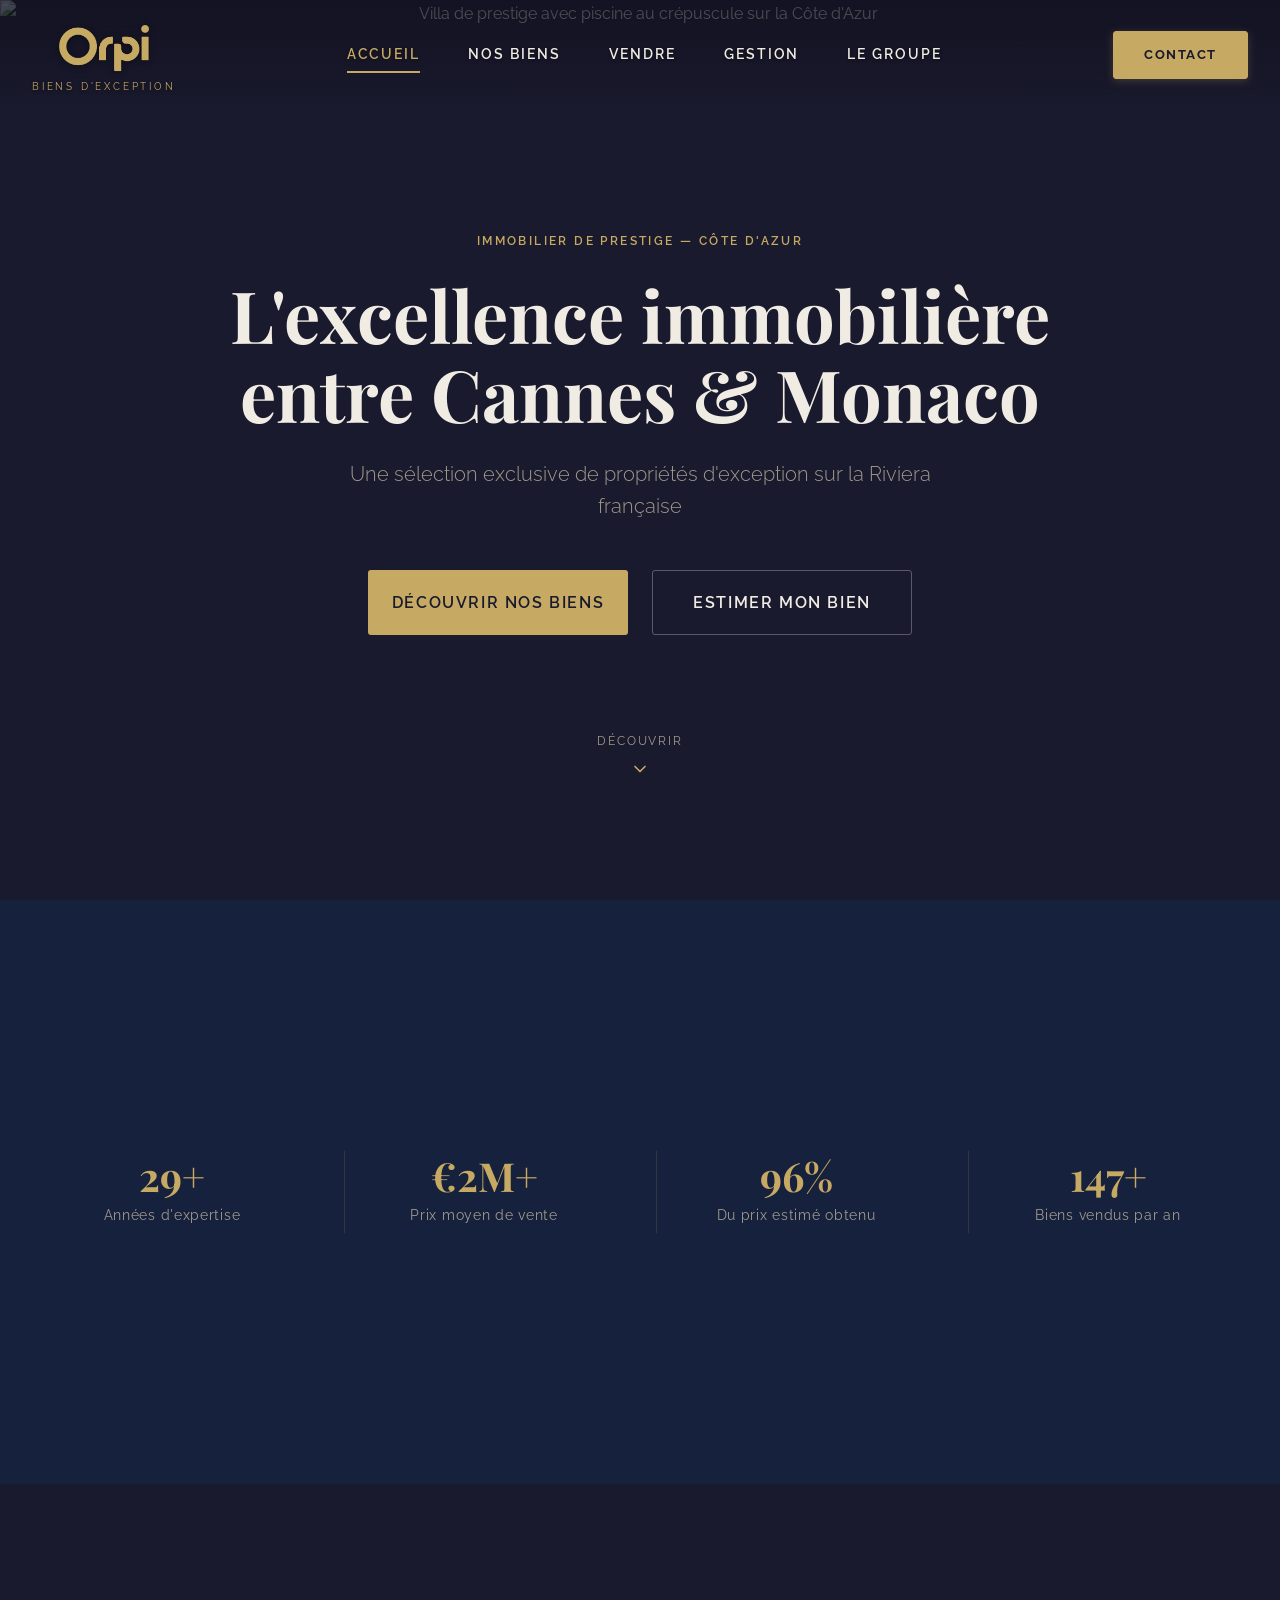
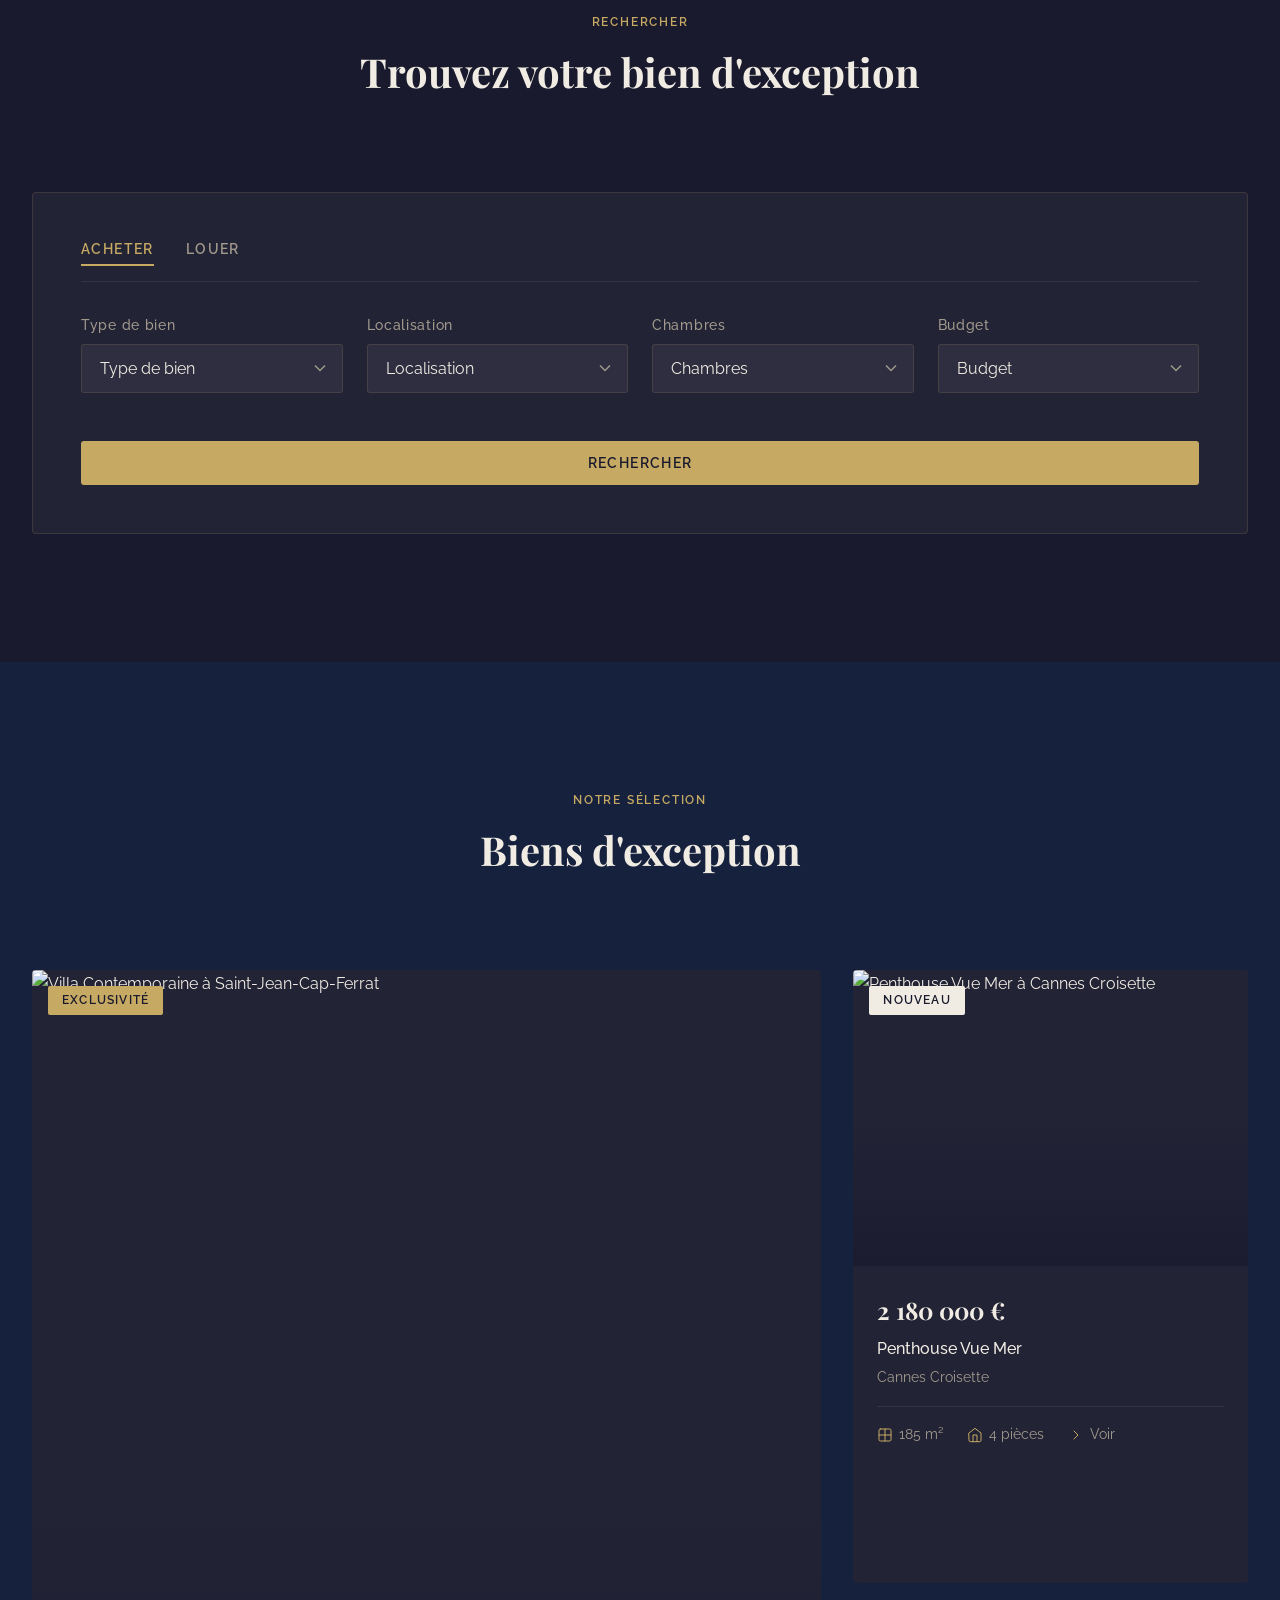
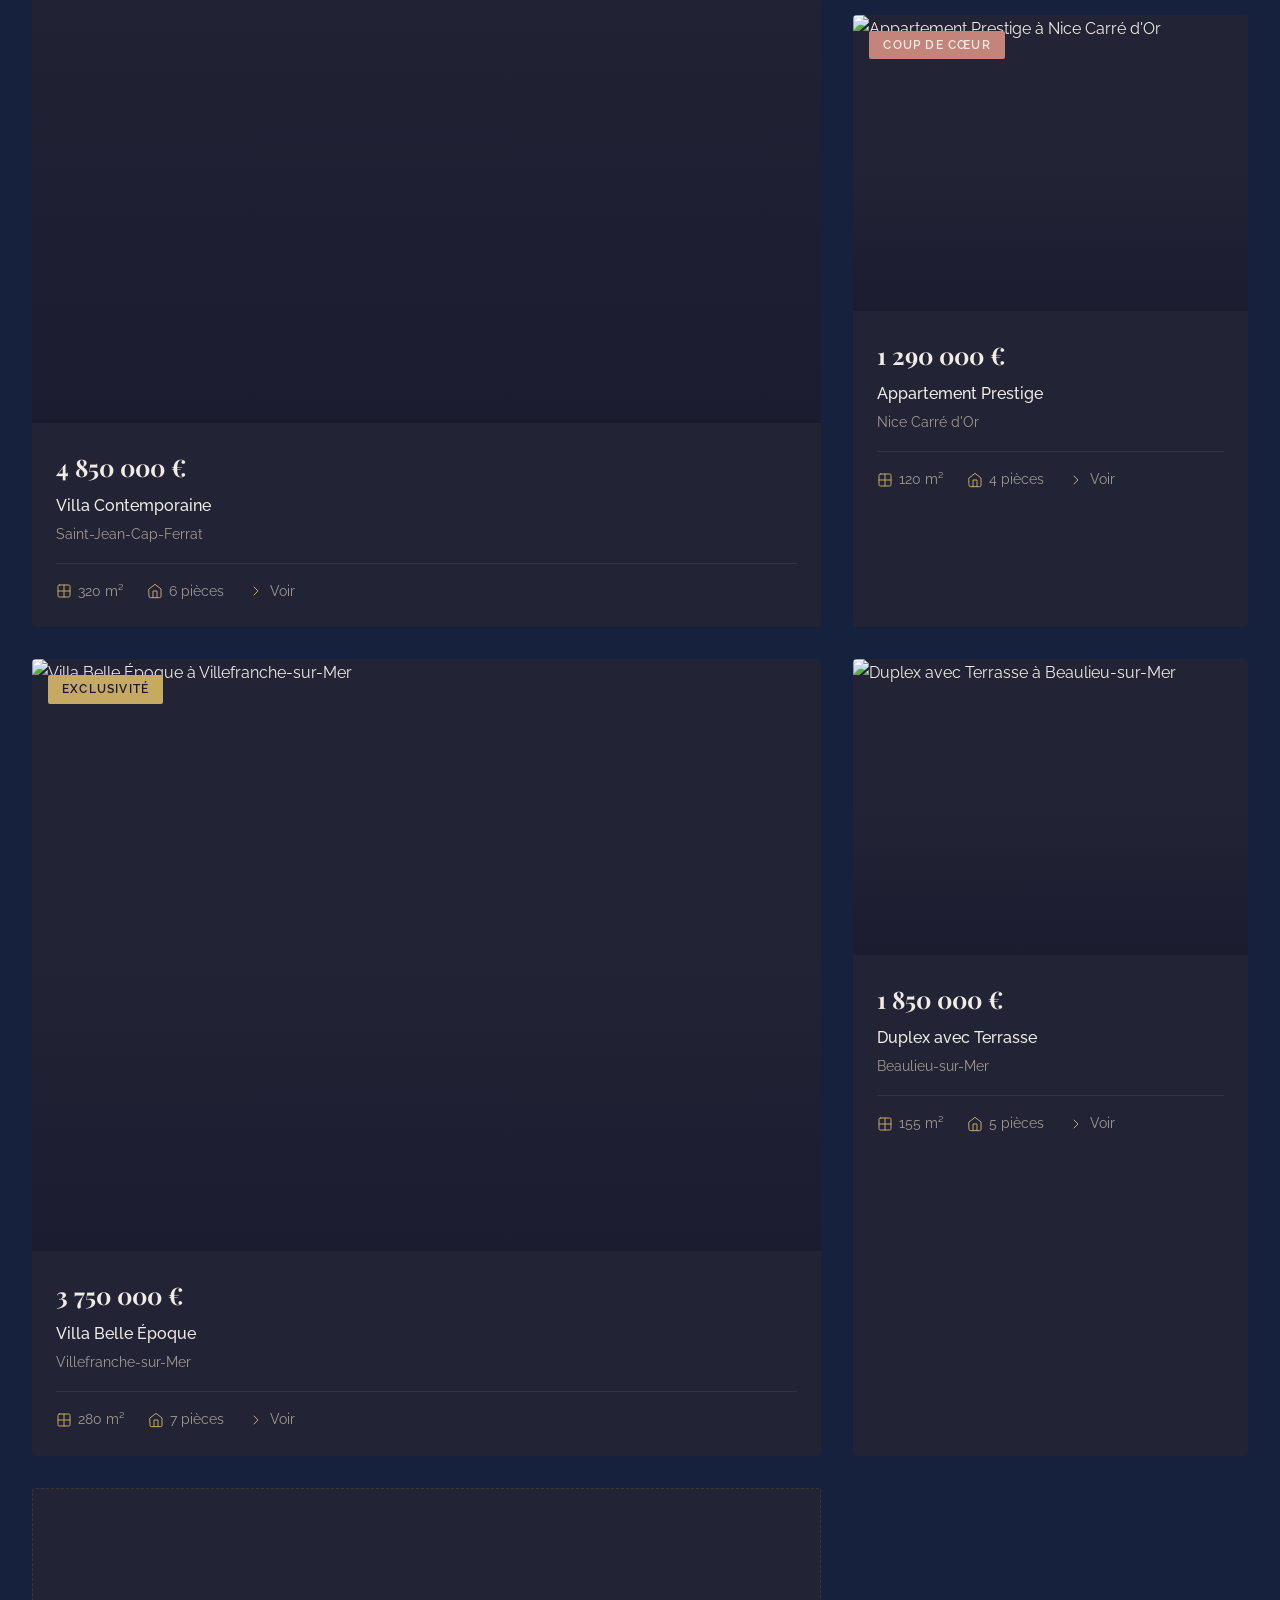
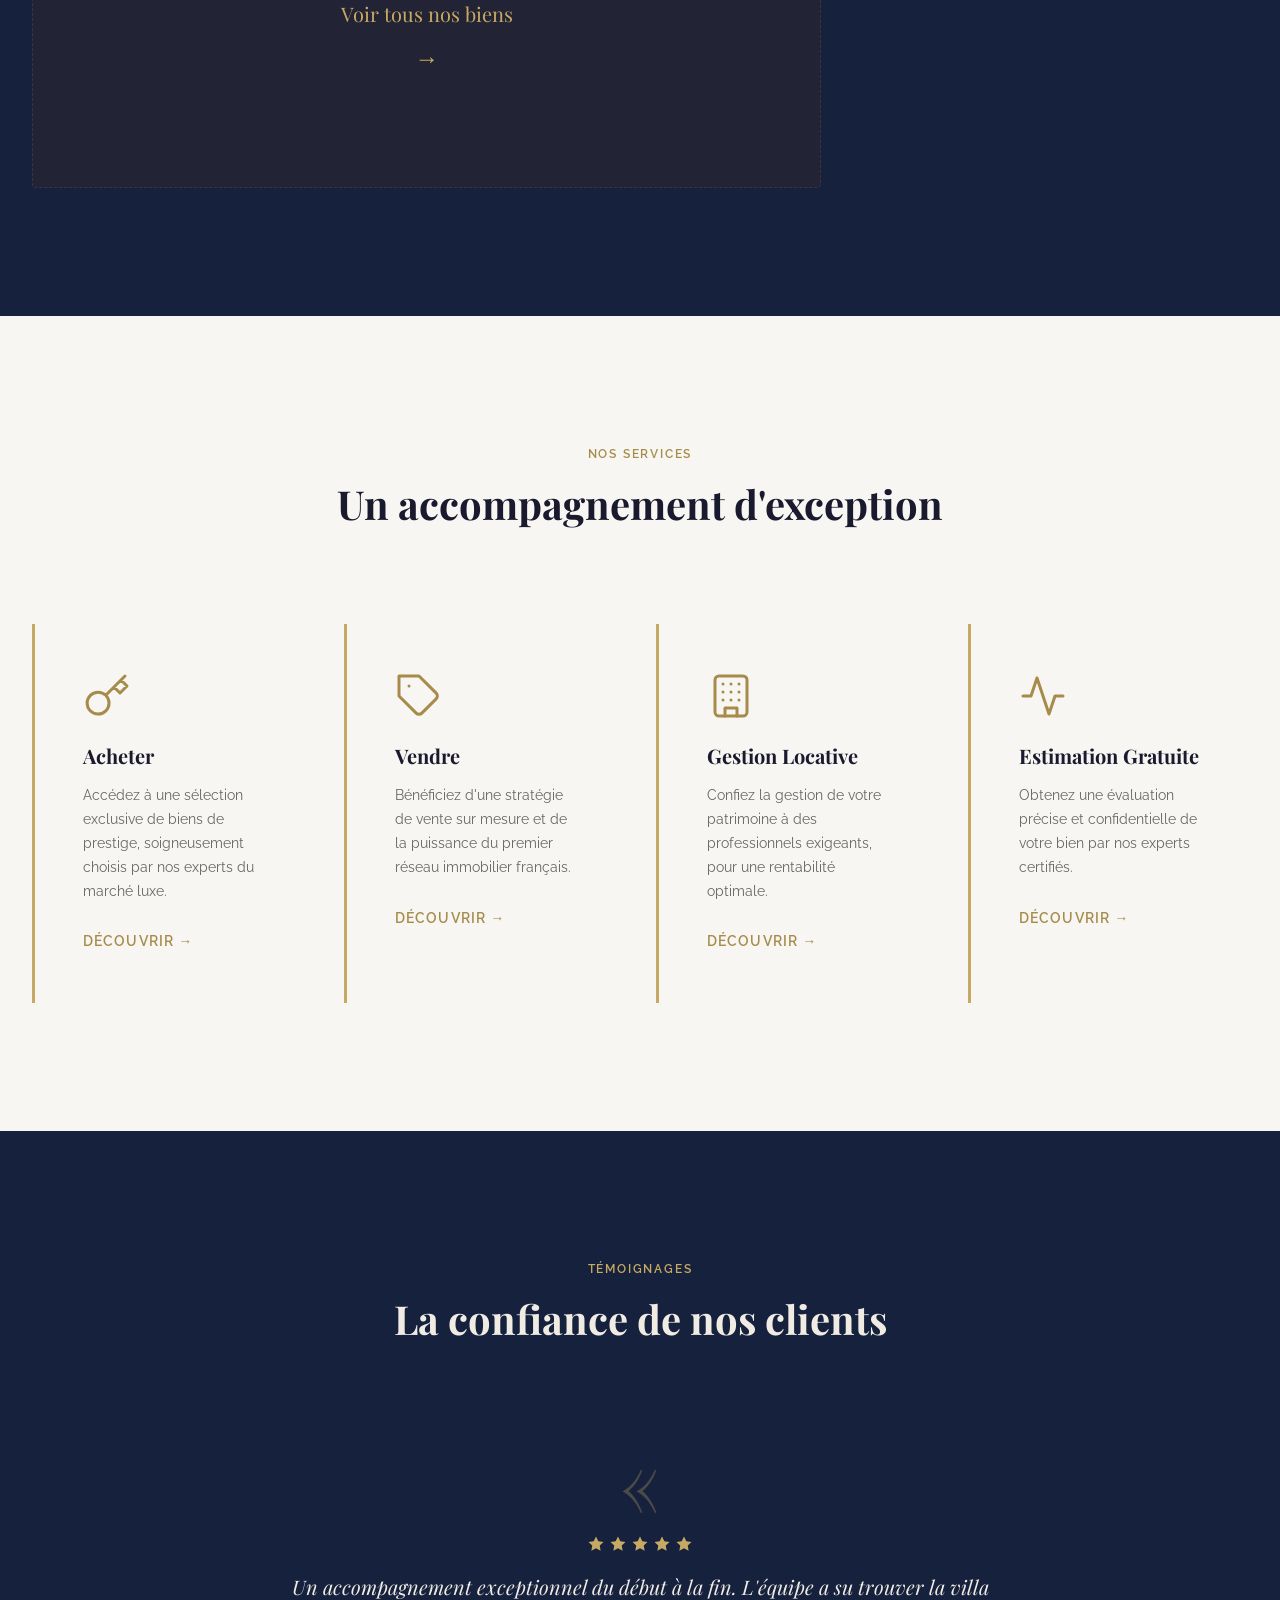
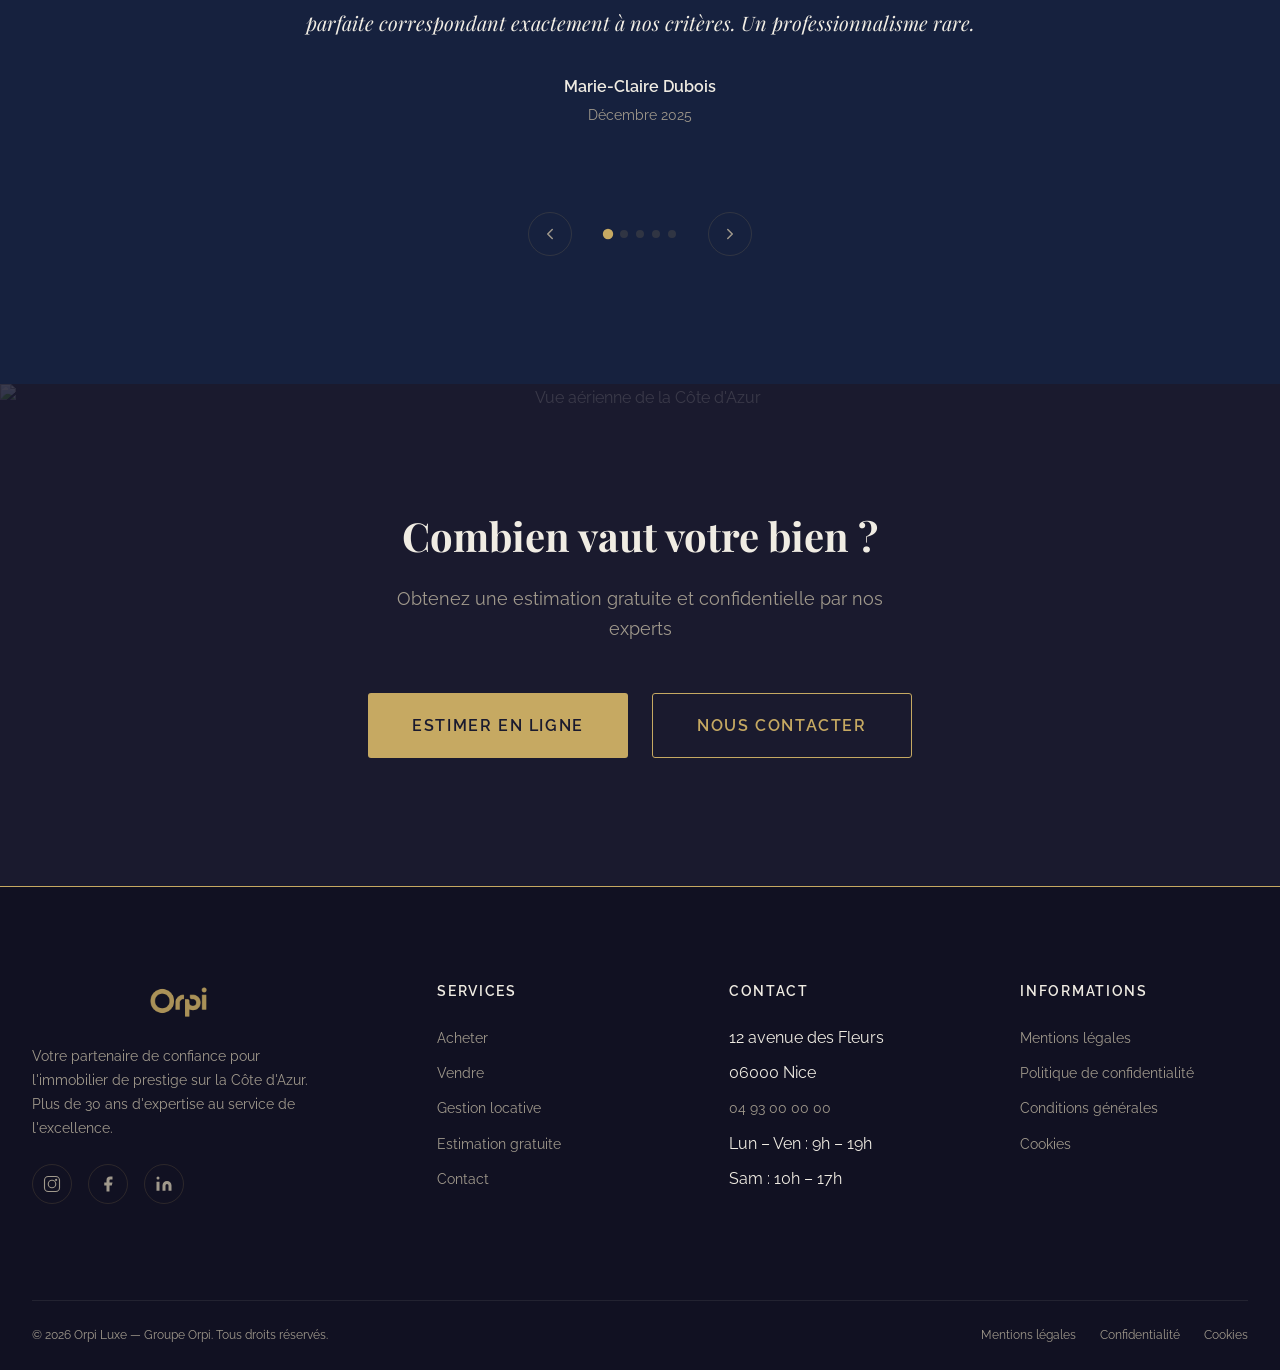
==== index.html @ f17e5b82 "Initial commit: Orpi Luxe luxury real estate website Complete 7-page static site with dark luxury th" ====
<!DOCTYPE html>
<html lang="fr">
<head>
  <meta charset="UTF-8">
  <meta name="viewport" content="width=device-width, initial-scale=1.0">
  <title>Orpi Luxe — Immobilier de Prestige Côte d'Azur</title>
  <meta name="description" content="Orpi Luxe, votre agence immobilière de prestige sur la Côte d'Azur. Découvrez notre sélection exclusive de villas, appartements et propriétés d'exception entre Cannes et Monaco.">

  <!-- Open Graph -->
  <meta property="og:title" content="Orpi Luxe — Immobilier de Prestige Côte d'Azur">
  <meta property="og:description" content="Une sélection exclusive de propriétés d'exception sur la Riviera française. Villas, appartements et biens de prestige entre Cannes et Monaco.">
  <meta property="og:type" content="website">
  <meta property="og:url" content="https://www.orpi-luxe.fr/">
  <meta property="og:image" content="https://images.unsplash.com/photo-1600596542815-ffad4c1539a9?w=1200&h=630&fit=crop&q=80">
  <meta property="og:locale" content="fr_FR">

  <!-- Preconnect -->
  <link rel="preconnect" href="https://fonts.googleapis.com">
  <link rel="preconnect" href="https://fonts.gstatic.com" crossorigin>
  <link rel="preconnect" href="https://images.unsplash.com">

  <!-- Google Fonts -->
  <link href="https://fonts.googleapis.com/css2?family=Playfair+Display:wght@400;700&family=Raleway:wght@300;400;500;600;700&display=swap" rel="stylesheet">

  <!-- Stylesheet -->
  <link rel="stylesheet" href="css/style.css">

  <!-- JavaScript -->
  <script src="js/main.js" defer></script>
</head>
<body>

  <!-- Skip to content -->
  <a href="#main-content" class="skip-to-content">Aller au contenu principal</a>

  <!-- ========== NAVIGATION ========== -->
  <nav class="nav" role="navigation" aria-label="Navigation principale">
    <div class="container">
      <a href="index.html" class="nav__logo" aria-label="Orpi Luxe — Accueil">
        <img src="assets/images/orpi_logo_C6A962_transparent.png" alt="Orpi Biens d'Exception — Immobilier de prestige Côte d'Azur" class="nav-logo-img">
        <span class="nav-logo-subtitle">BIENS D'EXCEPTION</span>
      </a>

      <div class="nav__links">
        <a href="index.html" class="nav__link active">Accueil</a>
        <a href="acheter.html" class="nav__link">Nos&nbsp;Biens</a>
        <a href="vendre.html" class="nav__link">Vendre</a>
        <a href="gestion-locative.html" class="nav__link">Gestion</a>
        <a href="le-groupe.html" class="nav__link">Le&nbsp;Groupe</a>
      </div>

      <div class="nav__actions">
        <a href="contact.html" class="btn btn--outline">Contact</a>
      </div>

      <button class="nav__hamburger" aria-label="Menu" aria-expanded="false">
        <span></span>
        <span></span>
        <span></span>
      </button>
    </div>
  </nav>

    <div class="nav__mobile" aria-hidden="true">
    <a href="index.html">Accueil</a>
    <a href="acheter.html">Nos Biens</a>
    <a href="vendre.html">Vendre</a>
    <a href="gestion-locative.html">Gestion</a>
    <a href="le-groupe.html">Le Groupe</a>
    <a href="contact.html" class="btn btn--primary">Contact</a>
  </div>

  <!-- ========== MAIN CONTENT ========== -->
  <main id="main-content">

    <!-- ===== 1. HERO SECTION ===== -->
    <section class="hero">
      <div class="hero__bg">
        <img src="https://images.unsplash.com/photo-1580587771525-78b9dba3b914?w=1600&h=900&fit=crop&q=80" alt="Villa de prestige avec piscine au crépuscule sur la Côte d'Azur" width="1600" height="900">
      </div>
      <div class="hero__overlay"></div>
      <div class="hero__content">
        <span class="hero__label">IMMOBILIER DE PRESTIGE — CÔTE D'AZUR</span>
        <h1 class="hero__title">L'excellence immobilière entre Cannes &amp;&nbsp;Monaco</h1>
        <p class="hero__subtitle">Une sélection exclusive de propriétés d'exception sur la Riviera française</p>
        <div class="hero__buttons">
          <a href="acheter.html" class="btn btn--primary btn--large">Découvrir nos biens</a>
          <a href="contact.html" class="btn btn--outline-light btn--large">Estimer mon bien</a>
        </div>
        <div class="hero__scroll-indicator">
          <span>Découvrir</span>
          <svg xmlns="http://www.w3.org/2000/svg" width="20" height="20" viewBox="0 0 24 24" fill="none" stroke="currentColor" stroke-width="2" stroke-linecap="round" stroke-linejoin="round"><polyline points="6 9 12 15 18 9"/></svg>
        </div>
      </div>
    </section>

    <!-- ===== 2. STATS BAR ===== -->
    <section class="section section--darker" data-reveal>
      <div class="container">
        <div class="stats-bar">
          <div class="stat" data-reveal data-reveal-delay="100">
            <div class="stat__value" data-counter="30" data-counter-suffix="+">30+</div>
            <div class="stat__label">Années d'expertise</div>
          </div>
          <div class="stat" data-reveal data-reveal-delay="200">
            <div class="stat__value" data-counter="2" data-counter-prefix="€" data-counter-suffix="M+">€2M+</div>
            <div class="stat__label">Prix moyen de vente</div>
          </div>
          <div class="stat" data-reveal data-reveal-delay="300">
            <div class="stat__value" data-counter="98" data-counter-suffix="%">98%</div>
            <div class="stat__label">Du prix estimé obtenu</div>
          </div>
          <div class="stat" data-reveal data-reveal-delay="400">
            <div class="stat__value" data-counter="150" data-counter-suffix="+">150+</div>
            <div class="stat__label">Biens vendus par an</div>
          </div>
        </div>
      </div>
    </section>

    <!-- ===== 3. SEARCH SECTION ===== -->
    <section class="section section--dark" data-reveal>
      <div class="container">
        <div class="section-header">
          <span class="label">RECHERCHER</span>
          <h2>Trouvez votre bien d'exception</h2>
        </div>
        <div class="search-form">
          <div class="search-form__tabs">
            <button class="search-form__tab active" data-tab="acheter" type="button">Acheter</button>
            <button class="search-form__tab" data-tab="louer" type="button">Louer</button>
          </div>
          <div class="search-form__fields">
            <div class="form-group">
              <label for="search-type">Type de bien</label>
              <select id="search-type" class="form-select">
                <option value="">Type de bien</option>
                <option value="appartement">Appartement</option>
                <option value="maison">Maison</option>
                <option value="villa">Villa</option>
                <option value="penthouse">Penthouse</option>
                <option value="terrain">Terrain</option>
              </select>
            </div>
            <div class="form-group">
              <label for="search-location">Localisation</label>
              <select id="search-location" class="form-select">
                <option value="">Localisation</option>
                <option value="nice">Nice</option>
                <option value="cannes">Cannes</option>
                <option value="antibes">Antibes</option>
                <option value="monaco">Monaco</option>
                <option value="saint-jean-cap-ferrat">Saint-Jean-Cap-Ferrat</option>
                <option value="eze">Èze</option>
                <option value="beaulieu-sur-mer">Beaulieu-sur-Mer</option>
                <option value="villefranche-sur-mer">Villefranche-sur-Mer</option>
              </select>
            </div>
            <div class="form-group">
              <label for="search-rooms">Chambres</label>
              <select id="search-rooms" class="form-select">
                <option value="">Chambres</option>
                <option value="1">1</option>
                <option value="2">2</option>
                <option value="3">3</option>
                <option value="4">4</option>
                <option value="5">5</option>
                <option value="6+">6+</option>
              </select>
            </div>
            <div class="form-group">
              <label for="search-budget">Budget</label>
              <select id="search-budget" class="form-select">
                <option value="">Budget</option>
                <option value="0-500000">Jusqu'à 500&nbsp;000&nbsp;€</option>
                <option value="500000-1000000">500&nbsp;000 – 1&nbsp;000&nbsp;000&nbsp;€</option>
                <option value="1000000-2000000">1 – 2&nbsp;000&nbsp;000&nbsp;€</option>
                <option value="2000000-5000000">2 – 5&nbsp;000&nbsp;000&nbsp;€</option>
                <option value="5000000+">5&nbsp;000&nbsp;000&nbsp;€+</option>
              </select>
            </div>
            <div class="search-form__submit">
              <button type="button" class="btn btn--primary btn--wide">Rechercher</button>
            </div>
          </div>
        </div>
      </div>
    </section>

    <!-- ===== 4. FEATURED PROPERTIES ===== -->
    <section class="section section--darker" data-reveal>
      <div class="container">
        <div class="section-header">
          <span class="label">NOTRE SÉLECTION</span>
          <h2>Biens d'exception</h2>
        </div>
        <div class="properties-editorial">

          <!-- Property 1 — Villa Contemporaine -->
          <a href="acheter.html" class="property-card" data-reveal data-reveal-delay="100">
            <div class="property-card__image">
              <img src="https://images.unsplash.com/photo-1613490493576-7fde63acd811?w=800&h=600&fit=crop&q=80" alt="Villa Contemporaine à Saint-Jean-Cap-Ferrat" width="800" height="600" loading="lazy">
              <div class="property-card__image-overlay"></div>
            </div>
            <span class="property-card__badge property-card__badge--exclusive">Exclusivité</span>
            <div class="property-card__body">
              <div class="property-card__price">4&nbsp;850&nbsp;000&nbsp;€</div>
              <div class="property-card__title">Villa Contemporaine</div>
              <div class="property-card__location">Saint-Jean-Cap-Ferrat</div>
              <div class="property-card__details">
                <span class="property-card__detail">
                  <svg xmlns="http://www.w3.org/2000/svg" width="16" height="16" viewBox="0 0 24 24" fill="none" stroke="currentColor" stroke-width="1.5" stroke-linecap="round" stroke-linejoin="round"><rect x="3" y="3" width="18" height="18" rx="2"/><path d="M3 12h18"/><path d="M12 3v18"/></svg>
                  320&nbsp;m²
                </span>
                <span class="property-card__detail">
                  <svg xmlns="http://www.w3.org/2000/svg" width="16" height="16" viewBox="0 0 24 24" fill="none" stroke="currentColor" stroke-width="1.5" stroke-linecap="round" stroke-linejoin="round"><path d="M3 9l9-7 9 7v11a2 2 0 0 1-2 2H5a2 2 0 0 1-2-2z"/><polyline points="9 22 9 12 15 12 15 22"/></svg>
                  6&nbsp;pièces
                </span>
                <span class="property-card__detail">
                  <svg xmlns="http://www.w3.org/2000/svg" width="16" height="16" viewBox="0 0 24 24" fill="none" stroke="currentColor" stroke-width="1.5" stroke-linecap="round" stroke-linejoin="round"><path d="M9 6l6 6-6 6"/></svg>
                  Voir
                </span>
              </div>
            </div>
          </a>

          <!-- Property 2 — Penthouse Vue Mer -->
          <a href="acheter.html" class="property-card" data-reveal data-reveal-delay="200">
            <div class="property-card__image">
              <img src="https://images.unsplash.com/photo-1600607687939-ce8a6c25118c?w=800&h=600&fit=crop&q=80" alt="Penthouse Vue Mer à Cannes Croisette" width="800" height="600" loading="lazy">
              <div class="property-card__image-overlay"></div>
            </div>
            <span class="property-card__badge property-card__badge--new">Nouveau</span>
            <div class="property-card__body">
              <div class="property-card__price">2&nbsp;180&nbsp;000&nbsp;€</div>
              <div class="property-card__title">Penthouse Vue Mer</div>
              <div class="property-card__location">Cannes Croisette</div>
              <div class="property-card__details">
                <span class="property-card__detail">
                  <svg xmlns="http://www.w3.org/2000/svg" width="16" height="16" viewBox="0 0 24 24" fill="none" stroke="currentColor" stroke-width="1.5" stroke-linecap="round" stroke-linejoin="round"><rect x="3" y="3" width="18" height="18" rx="2"/><path d="M3 12h18"/><path d="M12 3v18"/></svg>
                  185&nbsp;m²
                </span>
                <span class="property-card__detail">
                  <svg xmlns="http://www.w3.org/2000/svg" width="16" height="16" viewBox="0 0 24 24" fill="none" stroke="currentColor" stroke-width="1.5" stroke-linecap="round" stroke-linejoin="round"><path d="M3 9l9-7 9 7v11a2 2 0 0 1-2 2H5a2 2 0 0 1-2-2z"/><polyline points="9 22 9 12 15 12 15 22"/></svg>
                  4&nbsp;pièces
                </span>
                <span class="property-card__detail">
                  <svg xmlns="http://www.w3.org/2000/svg" width="16" height="16" viewBox="0 0 24 24" fill="none" stroke="currentColor" stroke-width="1.5" stroke-linecap="round" stroke-linejoin="round"><path d="M9 6l6 6-6 6"/></svg>
                  Voir
                </span>
              </div>
            </div>
          </a>

          <!-- Property 3 — Appartement Prestige -->
          <a href="acheter.html" class="property-card" data-reveal data-reveal-delay="300">
            <div class="property-card__image">
              <img src="https://images.unsplash.com/photo-1600585154526-990dced4db0d?w=800&h=600&fit=crop&q=80" alt="Appartement Prestige à Nice Carré d'Or" width="800" height="600" loading="lazy">
              <div class="property-card__image-overlay"></div>
            </div>
            <span class="property-card__badge property-card__badge--favorite">Coup de cœur</span>
            <div class="property-card__body">
              <div class="property-card__price">1&nbsp;290&nbsp;000&nbsp;€</div>
              <div class="property-card__title">Appartement Prestige</div>
              <div class="property-card__location">Nice Carré d'Or</div>
              <div class="property-card__details">
                <span class="property-card__detail">
                  <svg xmlns="http://www.w3.org/2000/svg" width="16" height="16" viewBox="0 0 24 24" fill="none" stroke="currentColor" stroke-width="1.5" stroke-linecap="round" stroke-linejoin="round"><rect x="3" y="3" width="18" height="18" rx="2"/><path d="M3 12h18"/><path d="M12 3v18"/></svg>
                  120&nbsp;m²
                </span>
                <span class="property-card__detail">
                  <svg xmlns="http://www.w3.org/2000/svg" width="16" height="16" viewBox="0 0 24 24" fill="none" stroke="currentColor" stroke-width="1.5" stroke-linecap="round" stroke-linejoin="round"><path d="M3 9l9-7 9 7v11a2 2 0 0 1-2 2H5a2 2 0 0 1-2-2z"/><polyline points="9 22 9 12 15 12 15 22"/></svg>
                  4&nbsp;pièces
                </span>
                <span class="property-card__detail">
                  <svg xmlns="http://www.w3.org/2000/svg" width="16" height="16" viewBox="0 0 24 24" fill="none" stroke="currentColor" stroke-width="1.5" stroke-linecap="round" stroke-linejoin="round"><path d="M9 6l6 6-6 6"/></svg>
                  Voir
                </span>
              </div>
            </div>
          </a>

          <!-- Property 4 — Villa Belle Époque -->
          <a href="acheter.html" class="property-card" data-reveal data-reveal-delay="400">
            <div class="property-card__image">
              <img src="https://images.unsplash.com/photo-1512917774080-9991f1c4c750?w=800&h=600&fit=crop&q=80" alt="Villa Belle Époque à Villefranche-sur-Mer" width="800" height="600" loading="lazy">
              <div class="property-card__image-overlay"></div>
            </div>
            <span class="property-card__badge property-card__badge--exclusive">Exclusivité</span>
            <div class="property-card__body">
              <div class="property-card__price">3&nbsp;750&nbsp;000&nbsp;€</div>
              <div class="property-card__title">Villa Belle Époque</div>
              <div class="property-card__location">Villefranche-sur-Mer</div>
              <div class="property-card__details">
                <span class="property-card__detail">
                  <svg xmlns="http://www.w3.org/2000/svg" width="16" height="16" viewBox="0 0 24 24" fill="none" stroke="currentColor" stroke-width="1.5" stroke-linecap="round" stroke-linejoin="round"><rect x="3" y="3" width="18" height="18" rx="2"/><path d="M3 12h18"/><path d="M12 3v18"/></svg>
                  280&nbsp;m²
                </span>
                <span class="property-card__detail">
                  <svg xmlns="http://www.w3.org/2000/svg" width="16" height="16" viewBox="0 0 24 24" fill="none" stroke="currentColor" stroke-width="1.5" stroke-linecap="round" stroke-linejoin="round"><path d="M3 9l9-7 9 7v11a2 2 0 0 1-2 2H5a2 2 0 0 1-2-2z"/><polyline points="9 22 9 12 15 12 15 22"/></svg>
                  7&nbsp;pièces
                </span>
                <span class="property-card__detail">
                  <svg xmlns="http://www.w3.org/2000/svg" width="16" height="16" viewBox="0 0 24 24" fill="none" stroke="currentColor" stroke-width="1.5" stroke-linecap="round" stroke-linejoin="round"><path d="M9 6l6 6-6 6"/></svg>
                  Voir
                </span>
              </div>
            </div>
          </a>

          <!-- Property 5 — Duplex avec Terrasse -->
          <a href="acheter.html" class="property-card" data-reveal data-reveal-delay="500">
            <div class="property-card__image">
              <img src="https://images.unsplash.com/photo-1564013799919-ab600027ffc6?w=800&h=600&fit=crop&q=80" alt="Duplex avec Terrasse à Beaulieu-sur-Mer" width="800" height="600" loading="lazy">
              <div class="property-card__image-overlay"></div>
            </div>
            <div class="property-card__body">
              <div class="property-card__price">1&nbsp;850&nbsp;000&nbsp;€</div>
              <div class="property-card__title">Duplex avec Terrasse</div>
              <div class="property-card__location">Beaulieu-sur-Mer</div>
              <div class="property-card__details">
                <span class="property-card__detail">
                  <svg xmlns="http://www.w3.org/2000/svg" width="16" height="16" viewBox="0 0 24 24" fill="none" stroke="currentColor" stroke-width="1.5" stroke-linecap="round" stroke-linejoin="round"><rect x="3" y="3" width="18" height="18" rx="2"/><path d="M3 12h18"/><path d="M12 3v18"/></svg>
                  155&nbsp;m²
                </span>
                <span class="property-card__detail">
                  <svg xmlns="http://www.w3.org/2000/svg" width="16" height="16" viewBox="0 0 24 24" fill="none" stroke="currentColor" stroke-width="1.5" stroke-linecap="round" stroke-linejoin="round"><path d="M3 9l9-7 9 7v11a2 2 0 0 1-2 2H5a2 2 0 0 1-2-2z"/><polyline points="9 22 9 12 15 12 15 22"/></svg>
                  5&nbsp;pièces
                </span>
                <span class="property-card__detail">
                  <svg xmlns="http://www.w3.org/2000/svg" width="16" height="16" viewBox="0 0 24 24" fill="none" stroke="currentColor" stroke-width="1.5" stroke-linecap="round" stroke-linejoin="round"><path d="M9 6l6 6-6 6"/></svg>
                  Voir
                </span>
              </div>
            </div>
          </a>

          <!-- View All Card -->
          <a href="acheter.html" class="property-card property-card--view-all" data-reveal data-reveal-delay="600">
            <div>
              <div class="view-all__text">Voir tous nos biens</div>
              <div class="view-all__arrow">&rarr;</div>
            </div>
          </a>

        </div>
      </div>
    </section>

    <!-- ===== 5. SERVICES SECTION ===== -->
    <section class="section section--light" data-reveal>
      <div class="container">
        <div class="section-header">
          <span class="label">NOS SERVICES</span>
          <h2>Un accompagnement d'exception</h2>
        </div>
        <div class="grid grid--4">

          <!-- Service 1 — Acheter -->
          <div class="service-card" data-reveal data-reveal-delay="100">
            <div class="service-card__icon">
              <svg xmlns="http://www.w3.org/2000/svg" viewBox="0 0 24 24" fill="none" stroke="currentColor" stroke-width="1.5" stroke-linecap="round" stroke-linejoin="round"><path d="M21 2l-2 2m-7.61 7.61a5.5 5.5 0 1 1-7.778 7.778 5.5 5.5 0 0 1 7.777-7.777zm0 0L15.5 7.5m0 0l3 3L22 7l-3-3m-3.5 3.5L19 4"/></svg>
            </div>
            <h3>Acheter</h3>
            <p>Accédez à une sélection exclusive de biens de prestige, soigneusement choisis par nos experts du marché luxe.</p>
            <a href="acheter.html" class="service-card__link">Découvrir &rarr;</a>
          </div>

          <!-- Service 2 — Vendre -->
          <div class="service-card" data-reveal data-reveal-delay="200">
            <div class="service-card__icon">
              <svg xmlns="http://www.w3.org/2000/svg" viewBox="0 0 24 24" fill="none" stroke="currentColor" stroke-width="1.5" stroke-linecap="round" stroke-linejoin="round"><path d="M20.59 13.41l-7.17 7.17a2 2 0 0 1-2.83 0L2 12V2h10l8.59 8.59a2 2 0 0 1 0 2.82z"/><line x1="7" y1="7" x2="7.01" y2="7"/></svg>
            </div>
            <h3>Vendre</h3>
            <p>Bénéficiez d'une stratégie de vente sur mesure et de la puissance du premier réseau immobilier français.</p>
            <a href="vendre.html" class="service-card__link">Découvrir &rarr;</a>
          </div>

          <!-- Service 3 — Gestion Locative -->
          <div class="service-card" data-reveal data-reveal-delay="300">
            <div class="service-card__icon">
              <svg xmlns="http://www.w3.org/2000/svg" viewBox="0 0 24 24" fill="none" stroke="currentColor" stroke-width="1.5" stroke-linecap="round" stroke-linejoin="round"><rect x="4" y="2" width="16" height="20" rx="2" ry="2"/><path d="M9 22v-4h6v4"/><path d="M8 6h.01"/><path d="M16 6h.01"/><path d="M12 6h.01"/><path d="M12 10h.01"/><path d="M12 14h.01"/><path d="M16 10h.01"/><path d="M16 14h.01"/><path d="M8 10h.01"/><path d="M8 14h.01"/></svg>
            </div>
            <h3>Gestion Locative</h3>
            <p>Confiez la gestion de votre patrimoine à des professionnels exigeants, pour une rentabilité optimale.</p>
            <a href="gestion-locative.html" class="service-card__link">Découvrir &rarr;</a>
          </div>

          <!-- Service 4 — Estimation Gratuite -->
          <div class="service-card" data-reveal data-reveal-delay="400">
            <div class="service-card__icon">
              <svg xmlns="http://www.w3.org/2000/svg" viewBox="0 0 24 24" fill="none" stroke="currentColor" stroke-width="1.5" stroke-linecap="round" stroke-linejoin="round"><polyline points="22 12 18 12 15 21 9 3 6 12 2 12"/></svg>
            </div>
            <h3>Estimation Gratuite</h3>
            <p>Obtenez une évaluation précise et confidentielle de votre bien par nos experts certifiés.</p>
            <a href="contact.html" class="service-card__link">Découvrir &rarr;</a>
          </div>

        </div>
      </div>
    </section>

    <!-- ===== 6. TESTIMONIALS ===== -->
    <section class="section section--darker" data-reveal>
      <div class="container">
        <div class="section-header">
          <span class="label">TÉMOIGNAGES</span>
          <h2>La confiance de nos clients</h2>
        </div>
        <div class="testimonials">
          <div class="testimonials__track">

            <!-- Testimonial 1 -->
            <div class="testimonial">
              <div class="testimonial__quote-mark">&laquo;</div>
              <div class="testimonial__stars">
                <svg xmlns="http://www.w3.org/2000/svg" width="18" height="18" viewBox="0 0 24 24" fill="currentColor"><polygon points="12 2 15.09 8.26 22 9.27 17 14.14 18.18 21.02 12 17.77 5.82 21.02 7 14.14 2 9.27 8.91 8.26 12 2"/></svg>
                <svg xmlns="http://www.w3.org/2000/svg" width="18" height="18" viewBox="0 0 24 24" fill="currentColor"><polygon points="12 2 15.09 8.26 22 9.27 17 14.14 18.18 21.02 12 17.77 5.82 21.02 7 14.14 2 9.27 8.91 8.26 12 2"/></svg>
                <svg xmlns="http://www.w3.org/2000/svg" width="18" height="18" viewBox="0 0 24 24" fill="currentColor"><polygon points="12 2 15.09 8.26 22 9.27 17 14.14 18.18 21.02 12 17.77 5.82 21.02 7 14.14 2 9.27 8.91 8.26 12 2"/></svg>
                <svg xmlns="http://www.w3.org/2000/svg" width="18" height="18" viewBox="0 0 24 24" fill="currentColor"><polygon points="12 2 15.09 8.26 22 9.27 17 14.14 18.18 21.02 12 17.77 5.82 21.02 7 14.14 2 9.27 8.91 8.26 12 2"/></svg>
                <svg xmlns="http://www.w3.org/2000/svg" width="18" height="18" viewBox="0 0 24 24" fill="currentColor"><polygon points="12 2 15.09 8.26 22 9.27 17 14.14 18.18 21.02 12 17.77 5.82 21.02 7 14.14 2 9.27 8.91 8.26 12 2"/></svg>
              </div>
              <blockquote class="testimonial__text">Un accompagnement exceptionnel du début à la fin. L'équipe a su trouver la villa parfaite correspondant exactement à nos critères. Un professionnalisme rare.</blockquote>
              <div class="testimonial__author">Marie-Claire Dubois</div>
              <div class="testimonial__date">Décembre 2025</div>
            </div>

            <!-- Testimonial 2 -->
            <div class="testimonial">
              <div class="testimonial__quote-mark">&laquo;</div>
              <div class="testimonial__stars">
                <svg xmlns="http://www.w3.org/2000/svg" width="18" height="18" viewBox="0 0 24 24" fill="currentColor"><polygon points="12 2 15.09 8.26 22 9.27 17 14.14 18.18 21.02 12 17.77 5.82 21.02 7 14.14 2 9.27 8.91 8.26 12 2"/></svg>
                <svg xmlns="http://www.w3.org/2000/svg" width="18" height="18" viewBox="0 0 24 24" fill="currentColor"><polygon points="12 2 15.09 8.26 22 9.27 17 14.14 18.18 21.02 12 17.77 5.82 21.02 7 14.14 2 9.27 8.91 8.26 12 2"/></svg>
                <svg xmlns="http://www.w3.org/2000/svg" width="18" height="18" viewBox="0 0 24 24" fill="currentColor"><polygon points="12 2 15.09 8.26 22 9.27 17 14.14 18.18 21.02 12 17.77 5.82 21.02 7 14.14 2 9.27 8.91 8.26 12 2"/></svg>
                <svg xmlns="http://www.w3.org/2000/svg" width="18" height="18" viewBox="0 0 24 24" fill="currentColor"><polygon points="12 2 15.09 8.26 22 9.27 17 14.14 18.18 21.02 12 17.77 5.82 21.02 7 14.14 2 9.27 8.91 8.26 12 2"/></svg>
                <svg xmlns="http://www.w3.org/2000/svg" width="18" height="18" viewBox="0 0 24 24" fill="currentColor"><polygon points="12 2 15.09 8.26 22 9.27 17 14.14 18.18 21.02 12 17.77 5.82 21.02 7 14.14 2 9.27 8.91 8.26 12 2"/></svg>
              </div>
              <blockquote class="testimonial__text">Grâce à Orpi Luxe, nous avons vendu notre appartement sur la Croisette en moins de 30&nbsp;jours, au prix souhaité. Une expertise remarquable du marché premium.</blockquote>
              <div class="testimonial__author">Philippe Moreau</div>
              <div class="testimonial__date">Novembre 2025</div>
            </div>

            <!-- Testimonial 3 -->
            <div class="testimonial">
              <div class="testimonial__quote-mark">&laquo;</div>
              <div class="testimonial__stars">
                <svg xmlns="http://www.w3.org/2000/svg" width="18" height="18" viewBox="0 0 24 24" fill="currentColor"><polygon points="12 2 15.09 8.26 22 9.27 17 14.14 18.18 21.02 12 17.77 5.82 21.02 7 14.14 2 9.27 8.91 8.26 12 2"/></svg>
                <svg xmlns="http://www.w3.org/2000/svg" width="18" height="18" viewBox="0 0 24 24" fill="currentColor"><polygon points="12 2 15.09 8.26 22 9.27 17 14.14 18.18 21.02 12 17.77 5.82 21.02 7 14.14 2 9.27 8.91 8.26 12 2"/></svg>
                <svg xmlns="http://www.w3.org/2000/svg" width="18" height="18" viewBox="0 0 24 24" fill="currentColor"><polygon points="12 2 15.09 8.26 22 9.27 17 14.14 18.18 21.02 12 17.77 5.82 21.02 7 14.14 2 9.27 8.91 8.26 12 2"/></svg>
                <svg xmlns="http://www.w3.org/2000/svg" width="18" height="18" viewBox="0 0 24 24" fill="currentColor"><polygon points="12 2 15.09 8.26 22 9.27 17 14.14 18.18 21.02 12 17.77 5.82 21.02 7 14.14 2 9.27 8.91 8.26 12 2"/></svg>
                <svg xmlns="http://www.w3.org/2000/svg" width="18" height="18" viewBox="0 0 24 24" fill="currentColor"><polygon points="12 2 15.09 8.26 22 9.27 17 14.14 18.18 21.02 12 17.77 5.82 21.02 7 14.14 2 9.27 8.91 8.26 12 2"/></svg>
              </div>
              <blockquote class="testimonial__text">La qualité du service et l'attention portée aux détails sont incomparables. Je recommande vivement pour tout projet immobilier haut de gamme.</blockquote>
              <div class="testimonial__author">Sofia Bergström</div>
              <div class="testimonial__date">Octobre 2025</div>
            </div>

            <!-- Testimonial 4 -->
            <div class="testimonial">
              <div class="testimonial__quote-mark">&laquo;</div>
              <div class="testimonial__stars">
                <svg xmlns="http://www.w3.org/2000/svg" width="18" height="18" viewBox="0 0 24 24" fill="currentColor"><polygon points="12 2 15.09 8.26 22 9.27 17 14.14 18.18 21.02 12 17.77 5.82 21.02 7 14.14 2 9.27 8.91 8.26 12 2"/></svg>
                <svg xmlns="http://www.w3.org/2000/svg" width="18" height="18" viewBox="0 0 24 24" fill="currentColor"><polygon points="12 2 15.09 8.26 22 9.27 17 14.14 18.18 21.02 12 17.77 5.82 21.02 7 14.14 2 9.27 8.91 8.26 12 2"/></svg>
                <svg xmlns="http://www.w3.org/2000/svg" width="18" height="18" viewBox="0 0 24 24" fill="currentColor"><polygon points="12 2 15.09 8.26 22 9.27 17 14.14 18.18 21.02 12 17.77 5.82 21.02 7 14.14 2 9.27 8.91 8.26 12 2"/></svg>
                <svg xmlns="http://www.w3.org/2000/svg" width="18" height="18" viewBox="0 0 24 24" fill="currentColor"><polygon points="12 2 15.09 8.26 22 9.27 17 14.14 18.18 21.02 12 17.77 5.82 21.02 7 14.14 2 9.27 8.91 8.26 12 2"/></svg>
                <svg xmlns="http://www.w3.org/2000/svg" width="18" height="18" viewBox="0 0 24 24" fill="currentColor"><polygon points="12 2 15.09 8.26 22 9.27 17 14.14 18.18 21.02 12 17.77 5.82 21.02 7 14.14 2 9.27 8.91 8.26 12 2"/></svg>
              </div>
              <blockquote class="testimonial__text">Une équipe à l'écoute, discrète et efficace. La gestion locative de notre villa est impeccable depuis plus de deux ans.</blockquote>
              <div class="testimonial__author">Jean-Pierre et Anne Laurent</div>
              <div class="testimonial__date">Septembre 2025</div>
            </div>

            <!-- Testimonial 5 -->
            <div class="testimonial">
              <div class="testimonial__quote-mark">&laquo;</div>
              <div class="testimonial__stars">
                <svg xmlns="http://www.w3.org/2000/svg" width="18" height="18" viewBox="0 0 24 24" fill="currentColor"><polygon points="12 2 15.09 8.26 22 9.27 17 14.14 18.18 21.02 12 17.77 5.82 21.02 7 14.14 2 9.27 8.91 8.26 12 2"/></svg>
                <svg xmlns="http://www.w3.org/2000/svg" width="18" height="18" viewBox="0 0 24 24" fill="currentColor"><polygon points="12 2 15.09 8.26 22 9.27 17 14.14 18.18 21.02 12 17.77 5.82 21.02 7 14.14 2 9.27 8.91 8.26 12 2"/></svg>
                <svg xmlns="http://www.w3.org/2000/svg" width="18" height="18" viewBox="0 0 24 24" fill="currentColor"><polygon points="12 2 15.09 8.26 22 9.27 17 14.14 18.18 21.02 12 17.77 5.82 21.02 7 14.14 2 9.27 8.91 8.26 12 2"/></svg>
                <svg xmlns="http://www.w3.org/2000/svg" width="18" height="18" viewBox="0 0 24 24" fill="currentColor"><polygon points="12 2 15.09 8.26 22 9.27 17 14.14 18.18 21.02 12 17.77 5.82 21.02 7 14.14 2 9.27 8.91 8.26 12 2"/></svg>
                <svg xmlns="http://www.w3.org/2000/svg" width="18" height="18" viewBox="0 0 24 24" fill="currentColor"><polygon points="12 2 15.09 8.26 22 9.27 17 14.14 18.18 21.02 12 17.77 5.82 21.02 7 14.14 2 9.27 8.91 8.26 12 2"/></svg>
              </div>
              <blockquote class="testimonial__text">Nous cherchions un pied-à-terre à Nice depuis Londres. Orpi Luxe a géré l'intégralité du processus à distance avec un professionnalisme exemplaire.</blockquote>
              <div class="testimonial__author">James &amp; Victoria Hartley</div>
              <div class="testimonial__date">Août 2025</div>
            </div>

          </div>

          <!-- Controls -->
          <div class="testimonials__controls">
            <button class="testimonials__arrow testimonials__arrow--prev" aria-label="Témoignage précédent">
              <svg xmlns="http://www.w3.org/2000/svg" width="18" height="18" viewBox="0 0 24 24" fill="none" stroke="currentColor" stroke-width="2" stroke-linecap="round" stroke-linejoin="round"><polyline points="15 18 9 12 15 6"/></svg>
            </button>
            <div class="testimonials__dots">
              <button class="testimonials__dot active" aria-label="Témoignage 1"></button>
              <button class="testimonials__dot" aria-label="Témoignage 2"></button>
              <button class="testimonials__dot" aria-label="Témoignage 3"></button>
              <button class="testimonials__dot" aria-label="Témoignage 4"></button>
              <button class="testimonials__dot" aria-label="Témoignage 5"></button>
            </div>
            <button class="testimonials__arrow testimonials__arrow--next" aria-label="Témoignage suivant">
              <svg xmlns="http://www.w3.org/2000/svg" width="18" height="18" viewBox="0 0 24 24" fill="none" stroke="currentColor" stroke-width="2" stroke-linecap="round" stroke-linejoin="round"><polyline points="9 18 15 12 9 6"/></svg>
            </button>
          </div>
        </div>
      </div>
    </section>

    <!-- ===== 7. ESTIMATION CTA ===== -->
    <section class="cta-section" data-reveal>
      <div class="cta-section__bg">
        <img src="https://images.unsplash.com/photo-1507525428034-b723cf961d3e?w=1600&h=600&fit=crop&q=80" alt="Vue aérienne de la Côte d'Azur" width="1600" height="600" loading="lazy">
      </div>
      <div class="cta-section__overlay"></div>
      <div class="cta-section__content container">
        <h2>Combien vaut votre bien&nbsp;?</h2>
        <p>Obtenez une estimation gratuite et confidentielle par nos experts</p>
        <div class="hero__buttons">
          <a href="contact.html" class="btn btn--primary btn--large">Estimer en ligne</a>
          <a href="contact.html" class="btn btn--outline btn--large">Nous contacter</a>
        </div>
      </div>
    </section>

  </main>

  <!-- ========== FOOTER ========== -->
  <footer class="footer" role="contentinfo">
    <div class="container">
      <div class="footer__grid">

        <!-- Brand -->
        <div class="footer__brand">
          <a href="index.html" class="nav__logo">
            <img src="assets/images/orpi_logo_C6A962_transparent.png" alt="Orpi Biens d'Exception" class="footer-logo-img">
          </a>
          <p>Votre partenaire de confiance pour l'immobilier de prestige sur la Côte d'Azur. Plus de 30&nbsp;ans d'expertise au service de l'excellence.</p>
          <div class="footer__social">
            <a href="#" aria-label="Instagram">
              <svg xmlns="http://www.w3.org/2000/svg" viewBox="0 0 24 24" width="18" height="18"><rect x="2" y="2" width="20" height="20" rx="5" ry="5" fill="none" stroke="currentColor" stroke-width="1.5"/><circle cx="12" cy="12" r="5" fill="none" stroke="currentColor" stroke-width="1.5"/><circle cx="17.5" cy="6.5" r="1.5" fill="currentColor"/></svg>
            </a>
            <a href="#" aria-label="Facebook">
              <svg xmlns="http://www.w3.org/2000/svg" viewBox="0 0 24 24" width="18" height="18" fill="currentColor"><path d="M18 2h-3a5 5 0 0 0-5 5v3H7v4h3v8h4v-8h3l1-4h-4V7a1 1 0 0 1 1-1h3z"/></svg>
            </a>
            <a href="#" aria-label="LinkedIn">
              <svg xmlns="http://www.w3.org/2000/svg" viewBox="0 0 24 24" width="18" height="18" fill="currentColor"><path d="M16 8a6 6 0 0 1 6 6v7h-4v-7a2 2 0 0 0-4 0v7h-4v-7a6 6 0 0 1 6-6z"/><rect x="2" y="9" width="4" height="12"/><circle cx="4" cy="4" r="2"/></svg>
            </a>
          </div>
        </div>

        <!-- Services -->
        <div class="footer__column">
          <h4>Services</h4>
          <ul>
            <li><a href="acheter.html">Acheter</a></li>
            <li><a href="vendre.html">Vendre</a></li>
            <li><a href="gestion-locative.html">Gestion locative</a></li>
            <li><a href="contact.html">Estimation gratuite</a></li>
            <li><a href="contact.html">Contact</a></li>
          </ul>
        </div>

        <!-- Contact -->
        <div class="footer__column">
          <h4>Contact</h4>
          <ul>
            <li>12 avenue des Fleurs</li>
            <li>06000 Nice</li>
            <li><a href="tel:+33493000000">04&nbsp;93&nbsp;00&nbsp;00&nbsp;00</a></li>
            <li>Lun – Ven&nbsp;: 9h – 19h</li>
            <li>Sam&nbsp;: 10h – 17h</li>
          </ul>
        </div>

        <!-- Legal -->
        <div class="footer__column">
          <h4>Informations</h4>
          <ul>
            <li><a href="mentions-legales.html">Mentions légales</a></li>
            <li><a href="mentions-legales.html">Politique de confidentialité</a></li>
            <li><a href="mentions-legales.html">Conditions générales</a></li>
            <li><a href="mentions-legales.html">Cookies</a></li>
          </ul>
        </div>

      </div>

      <!-- Bottom Bar -->
      <div class="footer__bottom">
        <p>&copy; 2026 Orpi Luxe — Groupe Orpi. Tous droits réservés.</p>
        <div class="footer__bottom-links">
          <a href="mentions-legales.html">Mentions légales</a>
          <a href="mentions-legales.html">Confidentialité</a>
          <a href="mentions-legales.html">Cookies</a>
        </div>
      </div>
    </div>
  </footer>

  <!-- ========== BACK TO TOP ========== -->
  <button class="back-to-top" aria-label="Retour en haut de page">
    <svg xmlns="http://www.w3.org/2000/svg" width="20" height="20" viewBox="0 0 24 24" fill="none" stroke="currentColor" stroke-width="2" stroke-linecap="round" stroke-linejoin="round"><polyline points="18 15 12 9 6 15"/></svg>
  </button>

</body>
</html>
---- css/style.css ----
/* ==========================================================================
   ORPI LUXE — Premium Real Estate Website
   Design System & Complete Stylesheet
   ========================================================================== */

/* 1. CSS Custom Properties
   ========================================================================== */

:root {
  /* Colors — Dark Luxury Palette */
  --color-bg-primary: #1A1A2E;
  --color-bg-secondary: #16213E;
  --color-bg-tertiary: #0F3460;
  --color-surface-dark: #232336;
  --color-surface-light: #F8F6F2;

  --color-text-primary: #F0ECE3;
  --color-text-secondary: #A0998C;
  --color-text-dark: #1A1A2E;

  --color-gold: #C6A962;
  --color-gold-light: #D4BC7B;
  --color-gold-dark: #A68B4B;
  --color-copper: #B87333;

  --color-border: rgba(198, 169, 98, 0.15);
  --color-border-light: rgba(240, 236, 227, 0.08);
  --color-overlay: rgba(26, 26, 46, 0.85);

  --color-success: #4CAF50;
  --color-error: #E57373;

  /* Typography */
  --font-serif: 'Playfair Display', Georgia, 'Times New Roman', serif;
  --font-sans: 'Raleway', 'Helvetica Neue', Helvetica, sans-serif;

  /* Font Sizes */
  --text-xs: 0.75rem;
  --text-sm: 0.875rem;
  --text-base: 1rem;
  --text-lg: 1.125rem;
  --text-xl: 1.25rem;
  --text-2xl: 1.5rem;
  --text-3xl: 2rem;
  --text-4xl: 2.5rem;
  --text-5xl: 3.5rem;
  --text-6xl: 4.5rem;

  /* Spacing */
  --space-xs: 0.5rem;
  --space-sm: 1rem;
  --space-md: 1.5rem;
  --space-lg: 2rem;
  --space-xl: 3rem;
  --space-2xl: 4rem;
  --space-3xl: 6rem;
  --space-4xl: 8rem;

  /* Layout */
  --container-max: 1280px;
  --container-narrow: 960px;
  --nav-height: 110px;

  /* Transitions */
  --transition-fast: 0.2s ease;
  --transition-base: 0.3s ease;
  --transition-slow: 0.5s ease;
  --transition-slower: 0.8s cubic-bezier(0.25, 0.46, 0.45, 0.94);

  /* Shadows */
  --shadow-card: 0 4px 24px rgba(0, 0, 0, 0.3);
  --shadow-card-hover: 0 8px 40px rgba(0, 0, 0, 0.4);
  --shadow-nav: 0 2px 20px rgba(0, 0, 0, 0.3);
}


/* 2. Reset / Base Styles
   ========================================================================== */

*,
*::before,
*::after {
  margin: 0;
  padding: 0;
  box-sizing: border-box;
}

html {
  scroll-behavior: smooth;
  font-size: 16px;
  -webkit-text-size-adjust: 100%;
}

body {
  font-family: var(--font-sans);
  font-weight: 400;
  line-height: 1.7;
  color: var(--color-text-primary);
  background-color: var(--color-bg-primary);
  -webkit-font-smoothing: antialiased;
  -moz-osx-font-smoothing: grayscale;
  overflow-x: hidden;
}

img {
  max-width: 100%;
  height: auto;
  display: block;
}

a {
  color: inherit;
  text-decoration: none;
  transition: color var(--transition-fast);
}

ul, ol {
  list-style: none;
}

button {
  font-family: inherit;
  cursor: pointer;
  border: none;
  background: none;
}

input, select, textarea {
  font-family: inherit;
  font-size: inherit;
}

/* Skip to content */
.skip-to-content {
  position: absolute;
  top: -100%;
  left: var(--space-sm);
  padding: var(--space-xs) var(--space-sm);
  background: var(--color-gold);
  color: var(--color-bg-primary);
  font-weight: 600;
  z-index: 10000;
  border-radius: 0 0 4px 4px;
  transition: top var(--transition-fast);
}

.skip-to-content:focus {
  top: 0;
}

/* Selection */
::selection {
  background: var(--color-gold);
  color: var(--color-bg-primary);
}

/* Custom Scrollbar */
::-webkit-scrollbar {
  width: 8px;
}

::-webkit-scrollbar-track {
  background: var(--color-bg-primary);
}

::-webkit-scrollbar-thumb {
  background: var(--color-gold-dark);
  border-radius: 4px;
}

::-webkit-scrollbar-thumb:hover {
  background: var(--color-gold);
}

/* Focus Styles */
:focus-visible {
  outline: 2px solid var(--color-gold);
  outline-offset: 3px;
}


/* 3. Typography System
   ========================================================================== */

h1, h2, h3, h4, h5, h6 {
  font-family: var(--font-serif);
  font-weight: 700;
  line-height: 1.2;
  color: var(--color-text-primary);
}

h1 { font-size: var(--text-5xl); }
h2 { font-size: var(--text-4xl); }
h3 { font-size: var(--text-3xl); }
h4 { font-size: var(--text-2xl); }
h5 { font-size: var(--text-xl); }
h6 { font-size: var(--text-lg); }

p {
  margin-bottom: var(--space-sm);
  color: var(--color-text-secondary);
}

.label {
  font-family: var(--font-sans);
  font-size: var(--text-xs);
  font-weight: 600;
  letter-spacing: 0.15em;
  text-transform: uppercase;
  color: var(--color-gold);
}

.section-header {
  text-align: center;
  margin-bottom: var(--space-3xl);
}

.section-header .label {
  display: block;
  margin-bottom: var(--space-sm);
}

.section-header h2 {
  margin-bottom: var(--space-md);
}

.section-header p {
  max-width: 600px;
  margin: 0 auto;
  font-size: var(--text-lg);
}

blockquote {
  font-family: var(--font-serif);
  font-style: italic;
  font-size: var(--text-xl);
  line-height: 1.6;
  color: var(--color-text-primary);
}


/* 4. Layout Utilities
   ========================================================================== */

.container {
  width: 100%;
  max-width: var(--container-max);
  margin: 0 auto;
  padding: 0 var(--space-lg);
}

.container--narrow {
  max-width: var(--container-narrow);
}

.section {
  padding: var(--space-4xl) 0;
}

.section--dark {
  background-color: var(--color-bg-primary);
}

.section--darker {
  background-color: var(--color-bg-secondary);
}

.section--accent {
  background-color: var(--color-bg-tertiary);
}

.section--light {
  background-color: var(--color-surface-light);
}

.section--light h2,
.section--light h3,
.section--light h4 {
  color: var(--color-text-dark);
}

.section--light p {
  color: #555;
}

.section--light .label {
  color: var(--color-gold-dark);
}

.grid {
  display: grid;
  gap: var(--space-lg);
}

.grid--2 { grid-template-columns: repeat(2, 1fr); }
.grid--3 { grid-template-columns: repeat(3, 1fr); }
.grid--4 { grid-template-columns: repeat(4, 1fr); }

.flex {
  display: flex;
  align-items: center;
}

.flex--between {
  justify-content: space-between;
}

.flex--center {
  justify-content: center;
}

.text-center { text-align: center; }
.text-gold { color: var(--color-gold); }


/* 5. Components: Navigation
   ========================================================================== */

.nav {
  position: fixed;
  top: 0;
  left: 0;
  right: 0;
  z-index: 1000;
  height: var(--nav-height);
  display: flex;
  align-items: center;
  transition: background var(--transition-base), box-shadow var(--transition-base);
  background: linear-gradient(to bottom, rgba(16, 16, 30, 0.7) 0%, rgba(16, 16, 30, 0.25) 70%, transparent 100%);
}

.nav.scrolled {
  background: rgba(26, 26, 46, 0.92);
  backdrop-filter: blur(20px);
  -webkit-backdrop-filter: blur(20px);
  box-shadow: var(--shadow-nav);
}

.nav .container {
  display: flex;
  align-items: center;
  width: 100%;
}

.nav__logo {
  display: flex;
  flex-direction: column;
  line-height: 1;
  flex-shrink: 0;
}

/* Header logo image */
.nav-logo-img {
  height: 60px;
  width: auto;
  display: block;
  object-fit: contain;
  filter: drop-shadow(0 1px 3px rgba(0, 0, 0, 0.4));
}

/* Subtitle below header logo */
.nav-logo-subtitle {
  display: block;
  font-family: var(--font-sans);
  font-size: 10px;
  letter-spacing: 0.28em;
  color: var(--color-gold);
  text-transform: uppercase;
  margin-top: 4px;
  text-shadow: 0 1px 3px rgba(0, 0, 0, 0.4);
}

/* Footer logo image */
.footer-logo-img {
  height: 38px;
  width: auto;
  display: block;
  object-fit: contain;
  opacity: 0.85;
}

.nav__links {
  display: flex;
  align-items: center;
  justify-content: center;
  gap: var(--space-xl);
  flex: 1 1 auto;
}

.nav__link {
  font-size: 0.875rem;
  font-weight: 600;
  letter-spacing: 0.14em;
  text-transform: uppercase;
  color: var(--color-text-primary);
  position: relative;
  padding: 6px 0;
  text-shadow: 0 1px 3px rgba(0, 0, 0, 0.4);
}

.nav__link::after {
  content: '';
  position: absolute;
  bottom: 0;
  left: 0;
  width: 0;
  height: 1.5px;
  background: var(--color-gold);
  transition: width var(--transition-base);
}

.nav__link:hover::after,
.nav__link.active::after {
  width: 100%;
}

.nav__link:hover,
.nav__link.active {
  color: var(--color-gold);
}

.nav__actions {
  display: flex;
  align-items: center;
  gap: var(--space-md);
  flex-shrink: 0;
}

.nav__actions .btn {
  background: var(--color-gold);
  color: var(--color-bg-primary);
  border: 1px solid var(--color-gold);
  padding: 12px 30px;
  font-size: 0.8125rem;
  font-weight: 700;
  letter-spacing: 0.12em;
  box-shadow: 0 2px 10px rgba(198, 169, 98, 0.25);
}

.nav__actions .btn:hover {
  background: var(--color-gold-light);
  border-color: var(--color-gold-light);
  box-shadow: 0 4px 16px rgba(198, 169, 98, 0.35);
}

.nav__phone {
  display: flex;
  align-items: center;
  gap: 0.5rem;
  font-size: var(--text-sm);
  color: var(--color-text-secondary);
  transition: color var(--transition-fast);
}

.nav__phone svg {
  width: 16px;
  height: 16px;
  stroke: var(--color-gold);
}

.nav__phone:hover {
  color: var(--color-gold);
}

/* Hamburger */
.nav__hamburger {
  display: none;
  flex-direction: column;
  justify-content: center;
  align-items: center;
  width: 32px;
  height: 32px;
  cursor: pointer;
  z-index: 1001;
}

.nav__hamburger span {
  display: block;
  width: 24px;
  height: 1.5px;
  background: var(--color-text-primary);
  transition: transform var(--transition-base), opacity var(--transition-fast);
  margin: 3px 0;
}

.nav__hamburger.active span:nth-child(1) {
  transform: translateY(4.5px) rotate(45deg);
}

.nav__hamburger.active span:nth-child(2) {
  opacity: 0;
}

.nav__hamburger.active span:nth-child(3) {
  transform: translateY(-4.5px) rotate(-45deg);
}

/* Mobile Nav */
.nav__mobile {
  display: none;
  position: fixed;
  inset: 0;
  background: var(--color-overlay);
  backdrop-filter: blur(30px);
  -webkit-backdrop-filter: blur(30px);
  z-index: 999;
  flex-direction: column;
  align-items: center;
  justify-content: center;
  gap: var(--space-xl);
  opacity: 0;
  pointer-events: none;
  transition: opacity var(--transition-base);
}

.nav__mobile.open {
  display: flex;
  opacity: 1;
  pointer-events: auto;
}

.nav__mobile a {
  font-family: var(--font-serif);
  font-size: var(--text-2xl);
  color: var(--color-text-primary);
  letter-spacing: 0.05em;
  transition: color var(--transition-fast);
}

.nav__mobile a:hover {
  color: var(--color-gold);
}


/* 6. Components: Hero Sections
   ========================================================================== */

.hero {
  position: relative;
  min-height: 100vh;
  padding-top: var(--nav-height);
  display: flex;
  flex-direction: column;
  align-items: center;
  justify-content: center;
  text-align: center;
  overflow: hidden;
}

.hero--short {
  min-height: 60vh;
}


.hero__bg {
  position: absolute;
  inset: 0;
  z-index: 0;
}

.hero__bg img {
  width: 100%;
  height: 100%;
  object-fit: cover;
}

.hero__overlay {
  position: absolute;
  inset: 0;
  background: linear-gradient(
    to bottom,
    rgba(26, 26, 46, 0.3) 0%,
    rgba(26, 26, 46, 0.6) 50%,
    rgba(26, 26, 46, 0.85) 100%
  );
  z-index: 1;
}

.hero__content {
  position: relative;
  z-index: 2;
  width: 100%;
  max-width: 960px;
  margin: 0 auto;
  padding: 0 var(--space-lg);
  display: flex;
  flex-direction: column;
  align-items: center;
  justify-content: center;
  text-align: center;
}

.hero__label {
  font-family: var(--font-sans);
  font-size: var(--text-xs);
  font-weight: 600;
  letter-spacing: 0.2em;
  text-transform: uppercase;
  color: var(--color-gold);
  margin-bottom: var(--space-md);
  display: block;
}

.hero__title {
  font-size: var(--text-6xl);
  font-weight: 700;
  line-height: 1.1;
  margin-bottom: var(--space-md);
  color: var(--color-text-primary);
}

.hero__subtitle {
  font-size: var(--text-xl);
  font-weight: 300;
  color: var(--color-text-secondary);
  margin-bottom: var(--space-xl);
  max-width: 650px;
  margin-left: auto;
  margin-right: auto;
  line-height: 1.6;
}

.hero__buttons {
  display: flex;
  gap: var(--space-md);
  justify-content: center;
  align-items: stretch;
  flex-wrap: wrap;
  width: 100%;
}

.hero__buttons .btn {
  width: 260px;
  text-align: center;
}

.hero__scroll-indicator {
  display: flex;
  flex-direction: column;
  align-items: center;
  gap: 8px;
  margin-top: var(--space-3xl);
  animation: scrollBounce 2s ease-in-out infinite;
}

.hero__scroll-indicator span {
  font-size: var(--text-xs);
  letter-spacing: 0.15em;
  text-transform: uppercase;
  color: var(--color-text-secondary);
}

.hero__scroll-indicator svg {
  width: 20px;
  height: 20px;
  stroke: var(--color-gold);
}

@keyframes scrollBounce {
  0%, 100% { transform: translateY(0); }
  50% { transform: translateY(8px); }
}

/* Hero Stats Row */
.hero__stats {
  display: flex;
  justify-content: center;
  gap: var(--space-3xl);
  margin-top: var(--space-xl);
  flex-wrap: wrap;
}

.hero__stat {
  text-align: center;
}

.hero__stat-value {
  font-family: var(--font-serif);
  font-size: var(--text-3xl);
  font-weight: 700;
  color: var(--color-gold);
}

.hero__stat-label {
  font-size: var(--text-sm);
  color: var(--color-text-secondary);
  margin-top: 4px;
}

/* Property Count Badge */
.hero__badge {
  display: inline-block;
  padding: var(--space-xs) var(--space-md);
  border: 1px solid var(--color-gold);
  border-radius: 30px;
  font-size: var(--text-sm);
  color: var(--color-gold);
  margin-top: var(--space-md);
}


/* 7. Components: Property Cards
   ========================================================================== */

.property-card {
  position: relative;
  border-radius: 4px;
  overflow: hidden;
  background: var(--color-surface-dark);
  transition: transform var(--transition-base), box-shadow var(--transition-base);
  cursor: pointer;
}

.property-card:hover {
  transform: translateY(-4px);
  box-shadow: var(--shadow-card-hover);
}

.property-card:hover .property-card__image img {
  transform: scale(1.05);
}

.property-card:hover::after {
  opacity: 1;
}

.property-card::after {
  content: '';
  position: absolute;
  inset: 0;
  border: 1px solid var(--color-gold);
  border-radius: 4px;
  opacity: 0;
  transition: opacity var(--transition-base);
  pointer-events: none;
  z-index: 3;
}

.property-card__image {
  position: relative;
  aspect-ratio: 4/3;
  overflow: hidden;
}

.property-card__image img {
  width: 100%;
  height: 100%;
  object-fit: cover;
  transition: transform var(--transition-slow);
}

.property-card__image-overlay {
  position: absolute;
  bottom: 0;
  left: 0;
  right: 0;
  height: 50%;
  background: linear-gradient(to top, rgba(26, 26, 46, 0.8), transparent);
  z-index: 1;
}

.property-card__badge {
  position: absolute;
  top: var(--space-sm);
  left: var(--space-sm);
  z-index: 2;
  padding: 4px 14px;
  font-size: var(--text-xs);
  font-weight: 600;
  letter-spacing: 0.1em;
  text-transform: uppercase;
  border-radius: 2px;
}

.property-card__badge--exclusive {
  background: var(--color-gold);
  color: var(--color-bg-primary);
}

.property-card__badge--new {
  background: var(--color-text-primary);
  color: var(--color-bg-primary);
}

.property-card__badge--favorite {
  background: #C4847A;
  color: var(--color-text-primary);
}

.property-card__body {
  padding: var(--space-md);
}

.property-card__price {
  font-family: var(--font-serif);
  font-size: var(--text-2xl);
  font-weight: 700;
  color: var(--color-text-primary);
  margin-bottom: 4px;
}

.property-card__title {
  font-family: var(--font-sans);
  font-size: var(--text-base);
  font-weight: 500;
  color: var(--color-text-primary);
  margin-bottom: 4px;
}

.property-card__location {
  font-size: var(--text-sm);
  color: var(--color-text-secondary);
  margin-bottom: var(--space-sm);
}

.property-card__details {
  display: flex;
  gap: var(--space-md);
  padding-top: var(--space-sm);
  border-top: 1px solid var(--color-border-light);
}

.property-card__detail {
  display: flex;
  align-items: center;
  gap: 6px;
  font-size: var(--text-sm);
  color: var(--color-text-secondary);
}

.property-card__detail svg {
  width: 16px;
  height: 16px;
  stroke: var(--color-gold);
  flex-shrink: 0;
}

.property-card__agent {
  font-size: var(--text-xs);
  color: var(--color-text-secondary);
  margin-top: var(--space-sm);
}

/* Featured Properties Editorial Grid */
.properties-editorial {
  display: grid;
  grid-template-columns: 2fr 1fr;
  grid-template-rows: auto auto;
  gap: var(--space-lg);
}

.properties-editorial .property-card:first-child {
  grid-row: 1 / 3;
}

.properties-editorial .property-card:first-child .property-card__image {
  aspect-ratio: 3/4;
}

/* View All Card */
.property-card--view-all {
  display: flex;
  align-items: center;
  justify-content: center;
  text-align: center;
  background: var(--color-surface-dark);
  border: 1px dashed var(--color-border);
  min-height: 300px;
  transition: border-color var(--transition-base), background-color var(--transition-base);
}

.property-card--view-all:hover {
  border-color: var(--color-gold);
  background: rgba(198, 169, 98, 0.05);
  transform: none;
  box-shadow: none;
}

.property-card--view-all::after {
  display: none;
}

.property-card--view-all .view-all__text {
  font-family: var(--font-serif);
  font-size: var(--text-xl);
  color: var(--color-gold);
  margin-bottom: var(--space-xs);
}

.property-card--view-all .view-all__arrow {
  font-size: var(--text-2xl);
  color: var(--color-gold);
  transition: transform var(--transition-base);
}

.property-card--view-all:hover .view-all__arrow {
  transform: translateX(6px);
}

/* Property Grid (acheter page) */
.property-grid {
  display: grid;
  grid-template-columns: repeat(3, 1fr);
  gap: var(--space-lg);
}


/* 8. Components: Service Cards
   ========================================================================== */

.service-card {
  padding: var(--space-xl);
  background: var(--color-surface-light);
  border-left: 3px solid var(--color-gold);
  transition: transform var(--transition-base), box-shadow var(--transition-base);
}

.service-card:hover {
  transform: translateY(-4px);
  box-shadow: 0 8px 30px rgba(0, 0, 0, 0.08);
}

.service-card__icon {
  width: 48px;
  height: 48px;
  margin-bottom: var(--space-md);
  color: var(--color-gold-dark);
}

.service-card__icon svg {
  width: 100%;
  height: 100%;
  stroke: currentColor;
  fill: none;
  stroke-width: 1.5;
}

.service-card h3 {
  font-size: var(--text-xl);
  color: var(--color-text-dark);
  margin-bottom: var(--space-sm);
}

.service-card p {
  font-size: var(--text-sm);
  line-height: 1.7;
  color: #666;
  margin-bottom: var(--space-md);
}

.service-card__link {
  font-size: var(--text-sm);
  font-weight: 600;
  letter-spacing: 0.08em;
  text-transform: uppercase;
  color: var(--color-gold-dark);
  display: inline-flex;
  align-items: center;
  gap: 6px;
  transition: gap var(--transition-base), color var(--transition-fast);
}

.service-card__link:hover {
  color: var(--color-gold);
  gap: 10px;
}

/* Value cards (Le Groupe page) */
.value-card {
  padding: var(--space-2xl);
  text-align: center;
  background: var(--color-surface-dark);
  border: 1px solid var(--color-border);
  transition: border-color var(--transition-base), transform var(--transition-base);
}

.value-card:hover {
  border-color: var(--color-gold);
  transform: translateY(-4px);
}

.value-card__icon {
  width: 60px;
  height: 60px;
  margin: 0 auto var(--space-md);
  color: var(--color-gold);
}

.value-card__icon svg {
  width: 100%;
  height: 100%;
  stroke: currentColor;
  fill: none;
  stroke-width: 1.5;
}

.value-card h3 {
  font-size: var(--text-2xl);
  margin-bottom: var(--space-sm);
}

.value-card p {
  color: var(--color-text-secondary);
}


/* 9. Components: Testimonials
   ========================================================================== */

.testimonials {
  position: relative;
  overflow: hidden;
}

.testimonials__track {
  display: flex;
  transition: transform var(--transition-slower);
}

.testimonial {
  flex: 0 0 100%;
  text-align: center;
  padding: 0 var(--space-lg);
}

.testimonial__quote-mark {
  font-family: var(--font-serif);
  font-size: 5rem;
  line-height: 1;
  color: var(--color-gold);
  opacity: 0.3;
  margin-bottom: var(--space-sm);
}

.testimonial__text {
  font-family: var(--font-serif);
  font-style: italic;
  font-size: var(--text-xl);
  line-height: 1.8;
  color: var(--color-text-primary);
  max-width: 700px;
  margin: 0 auto var(--space-lg);
}

.testimonial__stars {
  display: flex;
  justify-content: center;
  gap: 4px;
  margin-bottom: var(--space-sm);
}

.testimonial__stars svg {
  width: 18px;
  height: 18px;
  fill: var(--color-gold);
}

.testimonial__author {
  font-weight: 600;
  color: var(--color-text-primary);
  font-size: var(--text-base);
}

.testimonial__date {
  font-size: var(--text-sm);
  color: var(--color-text-secondary);
  margin-top: 4px;
}

.testimonials__controls {
  display: flex;
  justify-content: center;
  align-items: center;
  gap: var(--space-lg);
  margin-top: var(--space-xl);
}

.testimonials__arrow {
  width: 44px;
  height: 44px;
  border: 1px solid var(--color-border);
  border-radius: 50%;
  display: flex;
  align-items: center;
  justify-content: center;
  cursor: pointer;
  transition: border-color var(--transition-fast), background-color var(--transition-fast);
  color: var(--color-text-secondary);
}

.testimonials__arrow:hover {
  border-color: var(--color-gold);
  background: rgba(198, 169, 98, 0.1);
  color: var(--color-gold);
}

.testimonials__arrow svg {
  width: 18px;
  height: 18px;
  stroke: currentColor;
}

.testimonials__dots {
  display: flex;
  gap: 8px;
}

.testimonials__dot {
  width: 8px;
  height: 8px;
  border-radius: 50%;
  background: var(--color-border);
  cursor: pointer;
  transition: background-color var(--transition-fast), transform var(--transition-fast);
}

.testimonials__dot.active {
  background: var(--color-gold);
  transform: scale(1.3);
}


/* 10. Components: Forms
   ========================================================================== */

.form-group {
  margin-bottom: var(--space-md);
}

.form-group label {
  display: block;
  font-size: var(--text-sm);
  font-weight: 500;
  letter-spacing: 0.05em;
  color: var(--color-text-secondary);
  margin-bottom: 6px;
}

.form-input,
.form-select,
.form-textarea {
  width: 100%;
  padding: 14px 18px;
  background: rgba(255, 255, 255, 0.05);
  border: 1px solid var(--color-border);
  border-radius: 3px;
  color: var(--color-text-primary);
  font-size: var(--text-base);
  transition: border-color var(--transition-fast), box-shadow var(--transition-fast);
}

.form-input:focus,
.form-select:focus,
.form-textarea:focus {
  outline: none;
  border-color: var(--color-gold);
  box-shadow: 0 0 0 3px rgba(198, 169, 98, 0.1);
}

.form-input::placeholder,
.form-textarea::placeholder {
  color: var(--color-text-secondary);
  opacity: 0.6;
}

.form-select {
  appearance: none;
  background-image: url("data:image/svg+xml,%3Csvg xmlns='http://www.w3.org/2000/svg' width='12' height='8' viewBox='0 0 12 8'%3E%3Cpath d='M1 1.5L6 6.5L11 1.5' stroke='%23A0998C' stroke-width='1.5' fill='none'/%3E%3C/svg%3E");
  background-repeat: no-repeat;
  background-position: right 16px center;
  padding-right: 42px;
  cursor: pointer;
}

.form-select option {
  background: var(--color-bg-secondary);
  color: var(--color-text-primary);
}

.form-textarea {
  min-height: 140px;
  resize: vertical;
}

.form-error {
  font-size: var(--text-xs);
  color: var(--color-error);
  margin-top: 4px;
  display: none;
}

.form-group.error .form-input,
.form-group.error .form-select,
.form-group.error .form-textarea {
  border-color: var(--color-error);
}

.form-group.error .form-error {
  display: block;
}

/* Light form variant */
.form--light .form-input,
.form--light .form-select,
.form--light .form-textarea {
  background: #fff;
  border-color: #ddd;
  color: var(--color-text-dark);
}

.form--light .form-input::placeholder,
.form--light .form-textarea::placeholder {
  color: #999;
}

.form--light .form-select option {
  background: #fff;
  color: var(--color-text-dark);
}

/* Search Form */
.search-form {
  background: var(--color-surface-dark);
  padding: var(--space-xl);
  border-radius: 4px;
  border: 1px solid var(--color-border);
}

.search-form__tabs {
  display: flex;
  gap: var(--space-lg);
  margin-bottom: var(--space-lg);
  border-bottom: 1px solid var(--color-border-light);
  padding-bottom: var(--space-sm);
}

.search-form__tab {
  font-size: var(--text-sm);
  font-weight: 600;
  letter-spacing: 0.1em;
  text-transform: uppercase;
  color: var(--color-text-secondary);
  padding-bottom: var(--space-xs);
  position: relative;
  cursor: pointer;
  transition: color var(--transition-fast);
  background: none;
  border: none;
}

.search-form__tab.active {
  color: var(--color-gold);
}

.search-form__tab::after {
  content: '';
  position: absolute;
  bottom: -1px;
  left: 0;
  width: 0;
  height: 2px;
  background: var(--color-gold);
  transition: width var(--transition-base);
}

.search-form__tab.active::after {
  width: 100%;
}

.search-form__fields {
  display: grid;
  grid-template-columns: repeat(4, 1fr);
  gap: var(--space-md);
  align-items: end;
}

.search-form__submit {
  grid-column: 1 / -1;
}

/* Filter bar (acheter page) */
.filter-bar {
  background: var(--color-bg-secondary);
  border-bottom: 1px solid var(--color-border);
  padding: var(--space-md) 0;
}

.filter-bar .container {
  display: flex;
  gap: var(--space-md);
  align-items: center;
  flex-wrap: wrap;
}

.filter-bar .form-select {
  padding: 10px 40px 10px 14px;
  font-size: var(--text-sm);
  background-color: rgba(255, 255, 255, 0.05);
  min-width: 160px;
}

.filter-bar__count {
  font-size: var(--text-sm);
  color: var(--color-text-secondary);
  margin-left: auto;
}

.filter-bar__count strong {
  color: var(--color-gold);
}

.filter-pill {
  display: inline-flex;
  align-items: center;
  gap: 6px;
  padding: 4px 12px;
  background: rgba(198, 169, 98, 0.15);
  border: 1px solid var(--color-gold);
  border-radius: 20px;
  font-size: var(--text-xs);
  color: var(--color-gold);
  cursor: pointer;
  transition: background-color var(--transition-fast);
}

.filter-pill:hover {
  background: rgba(198, 169, 98, 0.25);
}

.filter-pill svg {
  width: 12px;
  height: 12px;
}

/* Sort dropdown */
.sort-dropdown {
  display: flex;
  align-items: center;
  gap: var(--space-sm);
}

.sort-dropdown label {
  font-size: var(--text-sm);
  color: var(--color-text-secondary);
  white-space: nowrap;
}


/* 11. Components: Stats / Counters
   ========================================================================== */

.stats-bar {
  display: grid;
  grid-template-columns: repeat(4, 1fr);
  gap: var(--space-lg);
  text-align: center;
  padding: var(--space-3xl) 0;
}

.stat {
  position: relative;
  padding: var(--space-lg);
}

.stat + .stat::before {
  content: '';
  position: absolute;
  left: 0;
  top: 20%;
  height: 60%;
  width: 1px;
  background: var(--color-border);
}

.stat__value {
  font-family: var(--font-serif);
  font-size: var(--text-4xl);
  font-weight: 700;
  color: var(--color-gold);
  line-height: 1;
  margin-bottom: 8px;
}

.stat__label {
  font-size: var(--text-sm);
  color: var(--color-text-secondary);
  letter-spacing: 0.05em;
}


/* 12. Components: Team Cards
   ========================================================================== */

.team-card {
  position: relative;
  overflow: hidden;
  background: var(--color-surface-dark);
  border: 1px solid var(--color-border);
  transition: border-color var(--transition-base), transform var(--transition-base);
}

.team-card:hover {
  border-color: var(--color-gold);
  transform: translateY(-4px);
}

.team-card__image {
  position: relative;
  aspect-ratio: 3/4;
  overflow: hidden;
}

.team-card__image img {
  width: 100%;
  height: 100%;
  object-fit: cover;
  transition: transform var(--transition-slow);
}

.team-card:hover .team-card__image img {
  transform: scale(1.05);
}

.team-card__overlay {
  position: absolute;
  bottom: 0;
  left: 0;
  right: 0;
  background: rgba(26, 26, 46, 0.92);
  padding: var(--space-md);
  display: flex;
  flex-direction: column;
  gap: 6px;
  transform: translateY(100%);
  transition: transform var(--transition-base);
}

.team-card:hover .team-card__overlay {
  transform: translateY(0);
}

.team-card__overlay a {
  font-size: var(--text-sm);
  color: var(--color-gold);
  display: flex;
  align-items: center;
  gap: 6px;
}

.team-card__overlay a svg {
  width: 14px;
  height: 14px;
  stroke: currentColor;
  flex-shrink: 0;
}

.team-card__body {
  padding: var(--space-md);
  text-align: center;
  background: var(--color-surface-dark);
  position: relative;
  z-index: 1;
}

.team-card__name {
  font-family: var(--font-serif);
  font-size: var(--text-lg);
  font-weight: 700;
  margin-bottom: 2px;
}

.team-card__role {
  font-size: var(--text-sm);
  color: var(--color-text-secondary);
}


/* 13. Components: Footer
   ========================================================================== */

.footer {
  background: #111122;
  border-top: 1px solid var(--color-gold);
  padding-top: var(--space-3xl);
}

.footer__grid {
  display: grid;
  grid-template-columns: 1.5fr 1fr 1fr 1fr;
  gap: var(--space-2xl);
  padding-bottom: var(--space-3xl);
}

.footer__brand {
  padding-right: var(--space-xl);
}

.footer__brand .nav__logo {
  margin-bottom: var(--space-md);
}

.footer__brand p {
  font-size: var(--text-sm);
  line-height: 1.7;
  color: var(--color-text-secondary);
}

.footer__social {
  display: flex;
  gap: var(--space-sm);
  margin-top: var(--space-md);
}

.footer__social a {
  width: 40px;
  height: 40px;
  border: 1px solid var(--color-border);
  border-radius: 50%;
  display: flex;
  align-items: center;
  justify-content: center;
  transition: border-color var(--transition-fast), background-color var(--transition-fast);
  color: var(--color-text-secondary);
}

.footer__social a:hover {
  border-color: var(--color-gold);
  background: rgba(198, 169, 98, 0.1);
  color: var(--color-gold);
}

.footer__social a svg {
  width: 18px;
  height: 18px;
  fill: currentColor;
}

.footer__column h4 {
  font-family: var(--font-sans);
  font-size: var(--text-sm);
  font-weight: 600;
  letter-spacing: 0.12em;
  text-transform: uppercase;
  color: var(--color-text-primary);
  margin-bottom: var(--space-md);
}

.footer__column ul li {
  margin-bottom: var(--space-xs);
}

.footer__column ul li a {
  font-size: var(--text-sm);
  color: var(--color-text-secondary);
  transition: color var(--transition-fast);
}

.footer__column ul li a:hover {
  color: var(--color-gold);
}

.footer__bottom {
  border-top: 1px solid var(--color-border-light);
  padding: var(--space-md) 0;
  display: flex;
  justify-content: space-between;
  align-items: center;
  flex-wrap: wrap;
  gap: var(--space-sm);
}

.footer__bottom p {
  font-size: var(--text-xs);
  color: var(--color-text-secondary);
  margin: 0;
}

.footer__bottom-links {
  display: flex;
  gap: var(--space-md);
}

.footer__bottom-links a {
  font-size: var(--text-xs);
  color: var(--color-text-secondary);
}

.footer__bottom-links a:hover {
  color: var(--color-gold);
}


/* 14. Components: Buttons & CTAs
   ========================================================================== */

.btn {
  display: inline-flex;
  align-items: center;
  justify-content: center;
  gap: 8px;
  padding: 14px 32px;
  font-family: var(--font-sans);
  font-size: var(--text-sm);
  font-weight: 600;
  letter-spacing: 0.1em;
  text-transform: uppercase;
  border: none;
  border-radius: 3px;
  cursor: pointer;
  transition: all var(--transition-base);
  white-space: nowrap;
}

.btn--primary {
  background: var(--color-gold);
  color: var(--color-bg-primary);
}

.btn--primary:hover {
  background: var(--color-gold-light);
  box-shadow: 0 4px 20px rgba(198, 169, 98, 0.3);
}

.btn--outline {
  background: transparent;
  color: var(--color-gold);
  border: 1px solid var(--color-gold);
}

.btn--outline:hover {
  background: var(--color-gold);
  color: var(--color-bg-primary);
}

.btn--outline-light {
  background: transparent;
  color: var(--color-text-primary);
  border: 1px solid rgba(240, 236, 227, 0.3);
}

.btn--outline-light:hover {
  border-color: var(--color-gold);
  color: var(--color-gold);
}

.btn--large {
  padding: 18px 48px;
  font-size: var(--text-base);
}

.btn--wide {
  width: 100%;
}

.btn--dark {
  background: var(--color-bg-primary);
  color: var(--color-text-primary);
}

.btn--dark:hover {
  background: var(--color-bg-secondary);
}

/* CTA Section */
.cta-section {
  position: relative;
  padding: var(--space-4xl) 0;
  text-align: center;
  overflow: hidden;
}

.cta-section__bg {
  position: absolute;
  inset: 0;
  z-index: 0;
}

.cta-section__bg img {
  width: 100%;
  height: 100%;
  object-fit: cover;
}

.cta-section__overlay {
  position: absolute;
  inset: 0;
  background: var(--color-overlay);
  z-index: 1;
}

.cta-section__content {
  position: relative;
  z-index: 2;
}

.cta-section h2 {
  font-size: var(--text-4xl);
  margin-bottom: var(--space-md);
}

.cta-section p {
  font-size: var(--text-lg);
  color: var(--color-text-secondary);
  max-width: 550px;
  margin: 0 auto var(--space-xl);
}

.cta-section .hero__buttons {
  margin-top: var(--space-lg);
}

/* Back to top */
.back-to-top {
  position: fixed;
  bottom: var(--space-lg);
  right: var(--space-lg);
  width: 48px;
  height: 48px;
  background: var(--color-gold);
  color: var(--color-bg-primary);
  border-radius: 50%;
  display: flex;
  align-items: center;
  justify-content: center;
  z-index: 900;
  opacity: 0;
  visibility: hidden;
  transform: translateY(20px);
  transition: opacity var(--transition-base), visibility var(--transition-base), transform var(--transition-base);
  box-shadow: 0 4px 16px rgba(198, 169, 98, 0.3);
}

.back-to-top.visible {
  opacity: 1;
  visibility: visible;
  transform: translateY(0);
}

.back-to-top:hover {
  background: var(--color-gold-light);
  transform: translateY(-2px);
}

.back-to-top svg {
  width: 20px;
  height: 20px;
  stroke: currentColor;
}


/* 15. Animations
   ========================================================================== */

/* Scroll Reveal */
[data-reveal] {
  opacity: 0;
  transform: translateY(30px);
  transition: opacity var(--transition-slower), transform var(--transition-slower);
}

[data-reveal].revealed {
  opacity: 1;
  transform: translateY(0);
}

/* Page Load Animation */
.hero__label,
.hero__title,
.hero__subtitle,
.hero__buttons,
.hero__scroll-indicator {
  opacity: 0;
  transform: translateY(20px);
  animation: fadeInUp 0.8s ease forwards;
}

.hero__label { animation-delay: 0.2s; }
.hero__title { animation-delay: 0.4s; }
.hero__subtitle { animation-delay: 0.6s; }
.hero__buttons { animation-delay: 0.8s; }
.hero__scroll-indicator { animation-delay: 1.2s; }

@keyframes fadeInUp {
  to {
    opacity: 1;
    transform: translateY(0);
  }
}

/* Image fade in on load */
.img-lazy {
  opacity: 0;
  transition: opacity var(--transition-slow);
}

.img-lazy.loaded {
  opacity: 1;
}


/* 16. Responsive: Tablet (max-width: 1199px)
   ========================================================================== */

@media (max-width: 1199px) {
  :root {
    --text-6xl: 3.5rem;
    --text-5xl: 2.75rem;
    --text-4xl: 2rem;
  }

  .grid--4 { grid-template-columns: repeat(2, 1fr); }
  .grid--3 { grid-template-columns: repeat(2, 1fr); }

  .properties-editorial {
    grid-template-columns: 1fr 1fr;
  }

  .properties-editorial .property-card:first-child {
    grid-row: auto;
  }

  .properties-editorial .property-card:first-child .property-card__image {
    aspect-ratio: 4/3;
  }

  .property-grid {
    grid-template-columns: repeat(2, 1fr);
  }

  .stats-bar {
    grid-template-columns: repeat(2, 1fr);
  }

  .stat + .stat::before {
    display: none;
  }

  .footer__grid {
    grid-template-columns: repeat(2, 1fr);
  }

  .search-form__fields {
    grid-template-columns: repeat(2, 1fr);
  }

  .nav__links {
    display: none;
  }

  .nav__phone {
    display: none;
  }

  .nav__hamburger {
    display: flex;
  }
}


/* 17. Responsive: Mobile (max-width: 767px)
   ========================================================================== */

@media (max-width: 767px) {
  :root {
    --text-6xl: 2.25rem;
    --text-5xl: 1.875rem;
    --text-4xl: 1.625rem;
    --text-3xl: 1.375rem;
    --text-2xl: 1.25rem;
    --nav-height: 70px;
    --space-4xl: 4rem;
    --space-3xl: 3rem;
    --space-2xl: 2.5rem;
  }

  /* Navigation */
  .nav-logo-img {
    height: 40px;
  }

  .nav-logo-subtitle {
    font-size: 7px;
    letter-spacing: 0.2em;
  }

  .nav__actions .btn {
    display: none;
  }

  .nav__hamburger {
    width: 44px;
    height: 44px;
  }

  /* Mobile nav overlay */
  .nav__mobile a {
    font-size: var(--text-xl);
    padding: 8px 0;
  }

  .nav__mobile .btn {
    margin-top: var(--space-sm);
    width: 220px;
  }

  /* Container */
  .container {
    padding: 0 var(--space-md);
  }

  /* Section spacing */
  .section {
    padding: var(--space-3xl) 0;
  }

  /* Grids */
  .grid--4,
  .grid--3,
  .grid--2 {
    grid-template-columns: 1fr;
    gap: var(--space-md);
  }

  .properties-editorial {
    grid-template-columns: 1fr;
  }

  .property-grid {
    grid-template-columns: 1fr;
    gap: var(--space-md);
  }

  .stats-bar {
    grid-template-columns: 1fr 1fr;
    gap: var(--space-sm);
    padding: var(--space-xl) 0;
  }

  .stat {
    padding: var(--space-sm);
  }

  .stat__value {
    font-size: var(--text-3xl);
  }

  /* Hero */
  .hero {
    min-height: 100svh;
  }

  .hero--short {
    min-height: 50vh;
  }

  .hero__title {
    font-size: var(--text-4xl);
    line-height: 1.15;
  }

  .hero__subtitle {
    font-size: var(--text-base);
    line-height: 1.5;
  }

  .hero__buttons {
    flex-direction: column;
    align-items: center;
    gap: var(--space-sm);
    width: 100%;
  }

  .hero__buttons .btn {
    width: 100%;
    max-width: 280px;
  }

  .hero__stats {
    gap: var(--space-md);
    flex-direction: column;
    align-items: center;
  }

  .hero__stat-value {
    font-size: var(--text-2xl);
  }

  .hero__badge {
    font-size: var(--text-xs);
  }

  .hero__scroll-indicator {
    margin-top: var(--space-xl);
  }

  /* Property cards */
  .property-card__body {
    padding: var(--space-sm);
  }

  .property-card__price {
    font-size: var(--text-xl);
  }

  .property-card__details {
    gap: var(--space-sm);
    flex-wrap: wrap;
  }

  /* Service cards */
  .service-card {
    padding: var(--space-lg);
  }

  /* Value cards */
  .value-card {
    padding: var(--space-lg);
  }

  /* Testimonials */
  .testimonial__text {
    font-size: var(--text-base);
    line-height: 1.7;
    padding: 0 var(--space-xs);
  }

  .testimonial__quote-mark {
    font-size: 3rem;
  }

  .testimonials__controls {
    gap: var(--space-sm);
  }

  /* Forms */
  .search-form {
    padding: var(--space-md);
  }

  .search-form__fields {
    grid-template-columns: 1fr;
    gap: var(--space-sm);
  }

  .form-input,
  .form-select,
  .form-textarea {
    padding: 12px 14px;
    font-size: 16px; /* prevents iOS zoom on focus */
  }

  /* Filter bar */
  .filter-bar .container {
    flex-direction: column;
    align-items: stretch;
    gap: var(--space-xs);
  }

  .filter-bar .form-select {
    min-width: auto;
    width: 100%;
    font-size: 16px;
  }

  .filter-bar__count {
    margin-left: 0;
    text-align: center;
  }

  /* Two-column layouts */
  .two-col {
    grid-template-columns: 1fr !important;
    gap: var(--space-xl) !important;
  }

  .two-col__image img {
    aspect-ratio: 16/9;
  }

  /* Steps */
  .step {
    padding-left: var(--space-2xl);
    margin-bottom: var(--space-lg);
  }

  .step::before {
    font-size: var(--text-2xl);
  }

  /* Check list */
  .check-list li {
    font-size: var(--text-sm);
  }

  /* Team cards — always show contact on mobile (no hover) */
  .team-card__overlay {
    transform: translateY(0);
  }

  /* Contact cards */
  .contact-card {
    padding: var(--space-md);
  }

  /* Agency cards */
  .agency-card__body {
    padding: var(--space-sm);
  }

  /* Map */
  .map-placeholder {
    height: 280px;
  }

  /* Footer */
  .footer {
    padding-top: var(--space-xl);
  }

  .footer__grid {
    grid-template-columns: 1fr;
    gap: var(--space-lg);
  }

  .footer__brand {
    padding-right: 0;
    text-align: center;
  }

  .footer__brand .nav__logo {
    justify-content: center;
    align-items: center;
  }

  .footer__social {
    justify-content: center;
  }

  .footer__column {
    text-align: center;
  }

  .footer__bottom {
    flex-direction: column;
    text-align: center;
    gap: var(--space-sm);
  }

  .footer__bottom-links {
    justify-content: center;
    flex-wrap: wrap;
  }

  .footer-logo-img {
    height: 30px;
  }

  /* CTA section */
  .cta-section {
    padding: var(--space-3xl) 0;
  }

  .cta-section h2 {
    font-size: var(--text-3xl);
  }

  .cta-section p {
    font-size: var(--text-base);
  }

  /* Section headers */
  .section-header {
    margin-bottom: var(--space-xl);
  }

  .section-header p {
    font-size: var(--text-base);
  }

  /* Back to top */
  .back-to-top {
    width: 42px;
    height: 42px;
    bottom: var(--space-sm);
    right: var(--space-sm);
  }

  /* Legal page */
  .legal-content {
    padding-top: calc(var(--nav-height) + var(--space-xl));
  }

  .legal-content h1 {
    font-size: var(--text-3xl);
  }

  .legal-content h2 {
    font-size: var(--text-xl);
  }

  .legal-content table {
    font-size: var(--text-xs);
  }

  .legal-content th,
  .legal-content td {
    padding: 8px 10px;
  }
}

/* Two column layout */
.two-col {
  display: grid;
  grid-template-columns: 1fr 1fr;
  gap: var(--space-3xl);
  align-items: center;
}

.two-col--reverse {
  direction: rtl;
}

.two-col--reverse > * {
  direction: ltr;
}

.two-col__image {
  border-radius: 4px;
  overflow: hidden;
}

.two-col__image img {
  width: 100%;
  height: 100%;
  object-fit: cover;
  aspect-ratio: 4/3;
}

/* Steps */
.steps {
  counter-reset: step-counter;
}

.step {
  counter-increment: step-counter;
  padding-left: var(--space-3xl);
  position: relative;
  margin-bottom: var(--space-xl);
}

.step::before {
  content: counter(step-counter, decimal-leading-zero);
  position: absolute;
  left: 0;
  top: 0;
  font-family: var(--font-serif);
  font-size: var(--text-3xl);
  font-weight: 700;
  color: var(--color-gold);
  opacity: 0.5;
  line-height: 1;
}

.step h4 {
  font-size: var(--text-xl);
  margin-bottom: 6px;
}

.step p {
  font-size: var(--text-base);
}

/* Check list */
.check-list li {
  display: flex;
  align-items: flex-start;
  gap: var(--space-sm);
  margin-bottom: var(--space-sm);
  color: var(--color-text-secondary);
}

.check-list li svg {
  width: 20px;
  height: 20px;
  flex-shrink: 0;
  stroke: var(--color-gold);
  margin-top: 3px;
}

/* Contact cards */
.contact-card {
  padding: var(--space-xl);
  background: var(--color-surface-dark);
  border: 1px solid var(--color-border);
  border-radius: 4px;
  transition: border-color var(--transition-base);
}

.contact-card:hover {
  border-color: var(--color-gold);
}

.contact-card__icon {
  width: 44px;
  height: 44px;
  margin-bottom: var(--space-md);
  color: var(--color-gold);
}

.contact-card__icon svg {
  width: 100%;
  height: 100%;
  stroke: currentColor;
  fill: none;
  stroke-width: 1.5;
}

.contact-card h4 {
  font-size: var(--text-lg);
  margin-bottom: 8px;
}

.contact-card p {
  font-size: var(--text-sm);
}

/* Agency cards */
.agency-card {
  overflow: hidden;
  background: var(--color-surface-dark);
  border: 1px solid var(--color-border);
  border-radius: 4px;
  transition: border-color var(--transition-base), transform var(--transition-base);
}

.agency-card:hover {
  border-color: var(--color-gold);
  transform: translateY(-4px);
}

.agency-card__image {
  aspect-ratio: 16/9;
  overflow: hidden;
}

.agency-card__image img {
  width: 100%;
  height: 100%;
  object-fit: cover;
  transition: transform var(--transition-slow);
}

.agency-card:hover .agency-card__image img {
  transform: scale(1.05);
}

.agency-card__body {
  padding: var(--space-md);
}

.agency-card h4 {
  font-size: var(--text-lg);
  margin-bottom: 4px;
}

.agency-card__subtitle {
  font-size: var(--text-sm);
  font-style: italic;
  color: var(--color-gold);
  margin-bottom: var(--space-sm);
}

.agency-card p {
  font-size: var(--text-sm);
}

.agency-card__info {
  margin-top: var(--space-sm);
  padding-top: var(--space-sm);
  border-top: 1px solid var(--color-border-light);
}

.agency-card__info span {
  display: flex;
  align-items: center;
  gap: 8px;
  font-size: var(--text-sm);
  color: var(--color-text-secondary);
  margin-bottom: 4px;
}

.agency-card__info svg {
  width: 14px;
  height: 14px;
  stroke: var(--color-gold);
  flex-shrink: 0;
}

/* Map placeholder */
.map-placeholder {
  width: 100%;
  height: 400px;
  background: var(--color-surface-dark);
  border: 1px solid var(--color-border);
  border-radius: 4px;
  display: flex;
  align-items: center;
  justify-content: center;
  overflow: hidden;
}

.map-placeholder iframe {
  width: 100%;
  height: 100%;
  border: 0;
  filter: grayscale(1) invert(1) contrast(0.9) brightness(0.6) sepia(0.3);
}

/* Legal page */
.legal-content {
  padding-top: calc(var(--nav-height) + var(--space-3xl));
  padding-bottom: var(--space-4xl);
}

.legal-content h1 {
  font-size: var(--text-4xl);
  margin-bottom: var(--space-xl);
  color: var(--color-text-dark);
}

.legal-content h2 {
  font-size: var(--text-2xl);
  color: var(--color-text-dark);
  margin-top: var(--space-2xl);
  margin-bottom: var(--space-sm);
}

.legal-content h3 {
  font-size: var(--text-xl);
  color: var(--color-text-dark);
  margin-top: var(--space-lg);
  margin-bottom: var(--space-xs);
}

.legal-content p,
.legal-content li {
  color: #555;
  font-size: var(--text-base);
  line-height: 1.8;
}

.legal-content ul {
  padding-left: var(--space-lg);
  margin-bottom: var(--space-sm);
}

.legal-content ul li {
  list-style: disc;
  margin-bottom: 4px;
}

.legal-content table {
  width: 100%;
  border-collapse: collapse;
  margin: var(--space-md) 0;
}

.legal-content th,
.legal-content td {
  padding: 12px 16px;
  text-align: left;
  border: 1px solid #ddd;
  font-size: var(--text-sm);
  color: #555;
}

.legal-content th {
  background: #eee;
  font-weight: 600;
  color: var(--color-text-dark);
}

/* Print styles */
@media print {
  .nav,
  .footer,
  .back-to-top,
  .hero__scroll-indicator {
    display: none !important;
  }

  body {
    background: #fff;
    color: #000;
  }

  .section {
    padding: 2rem 0;
  }
}
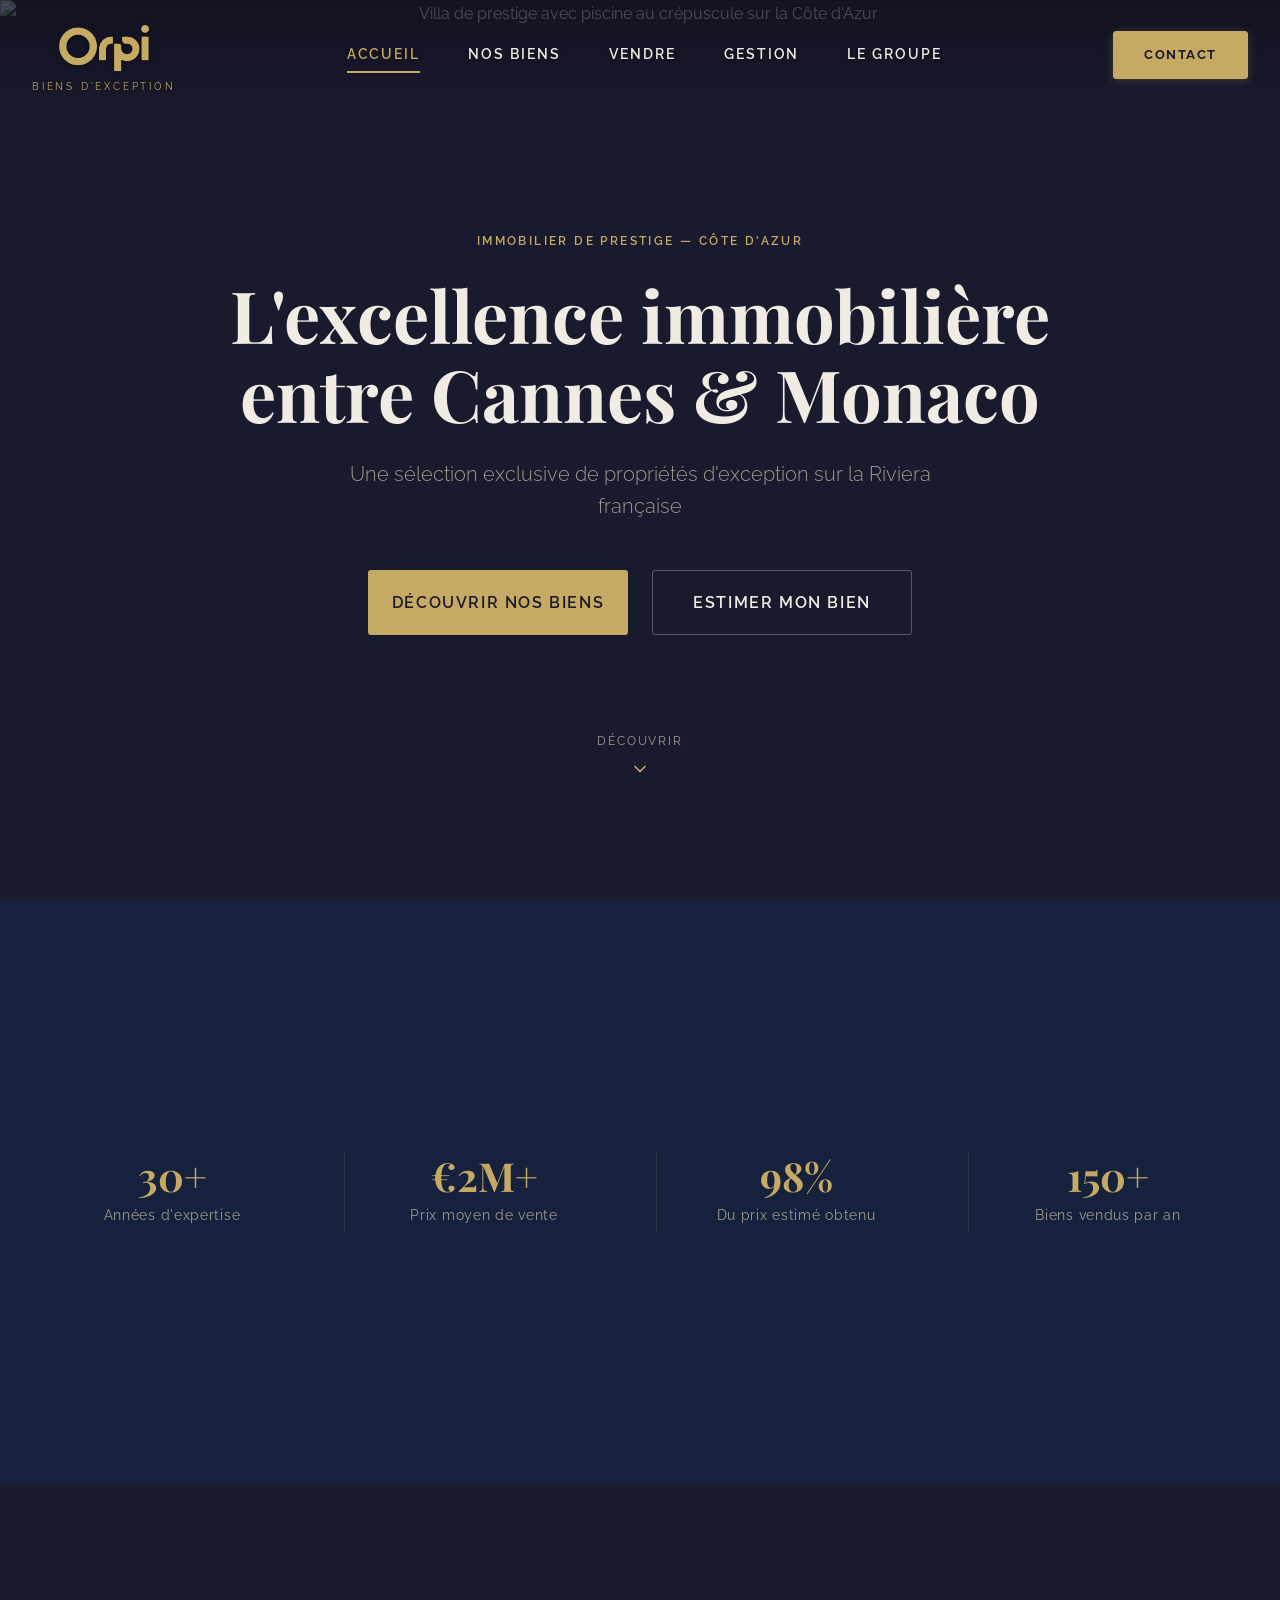
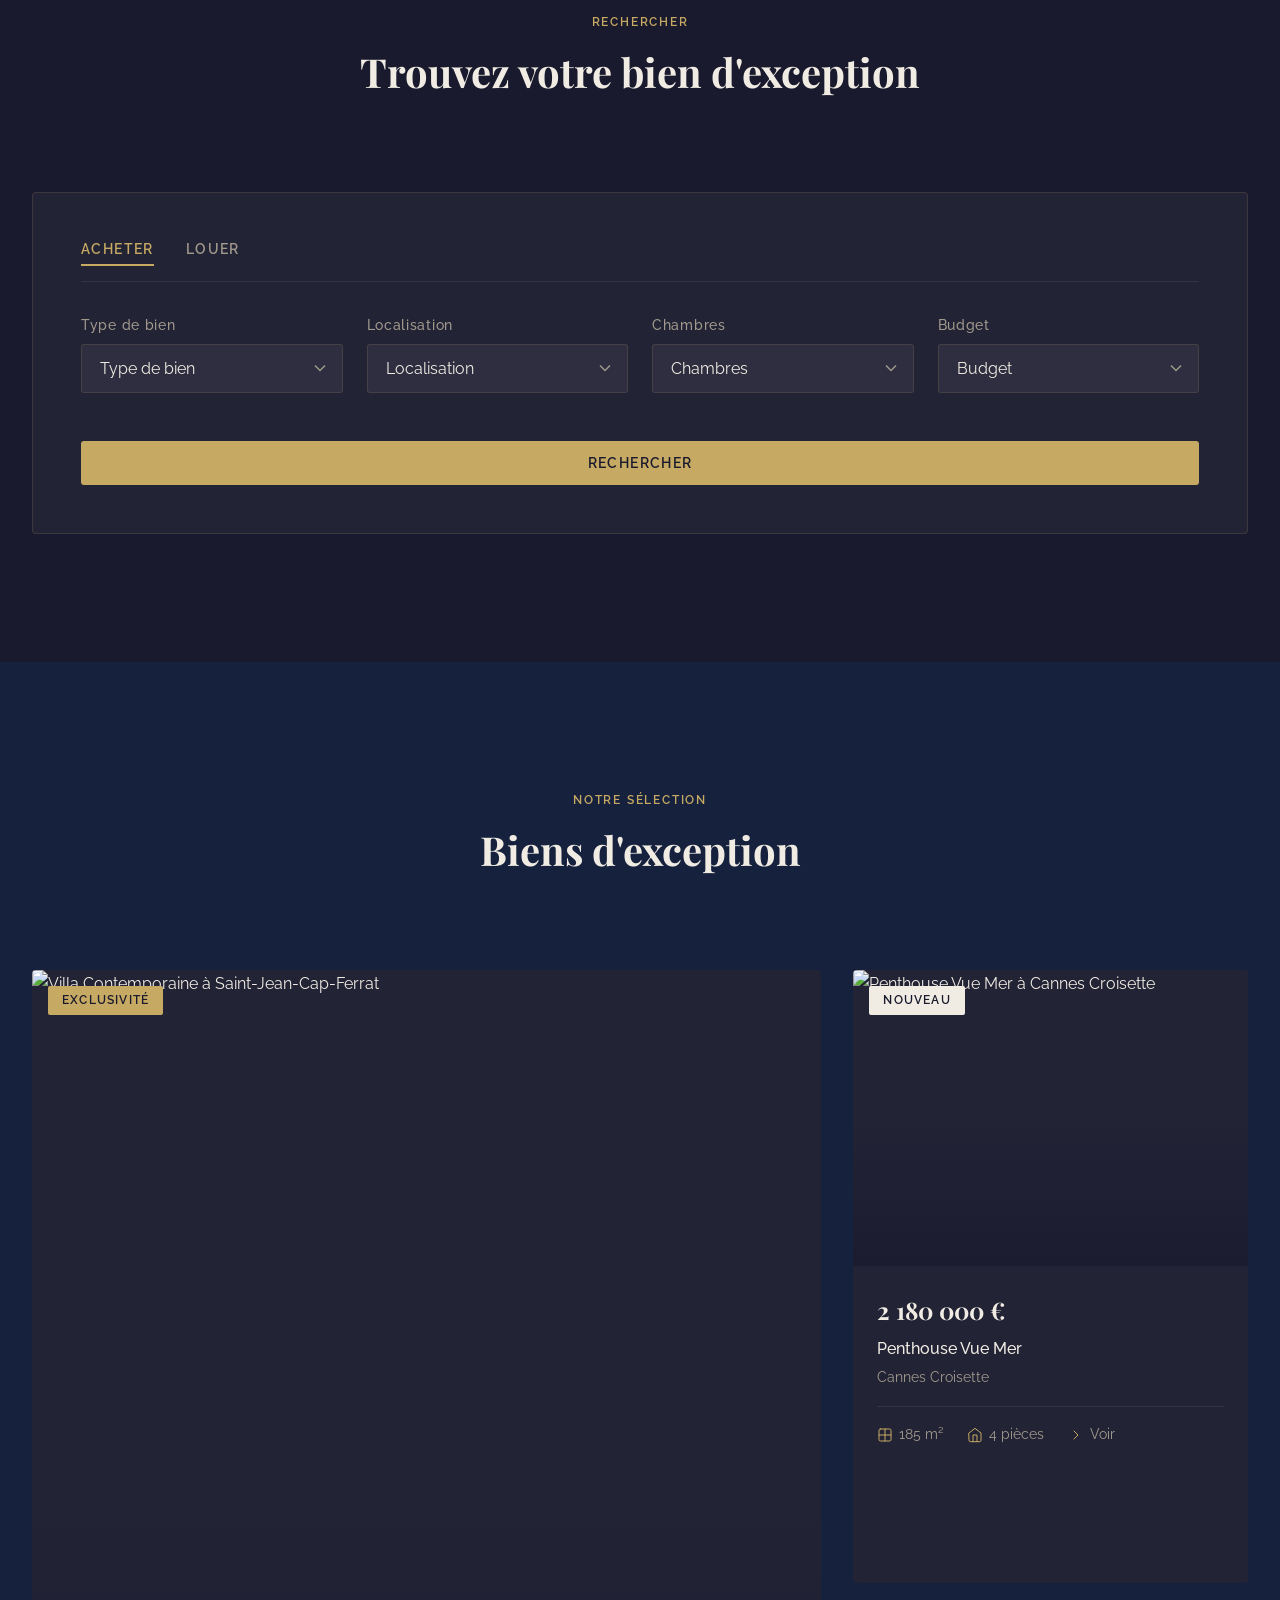
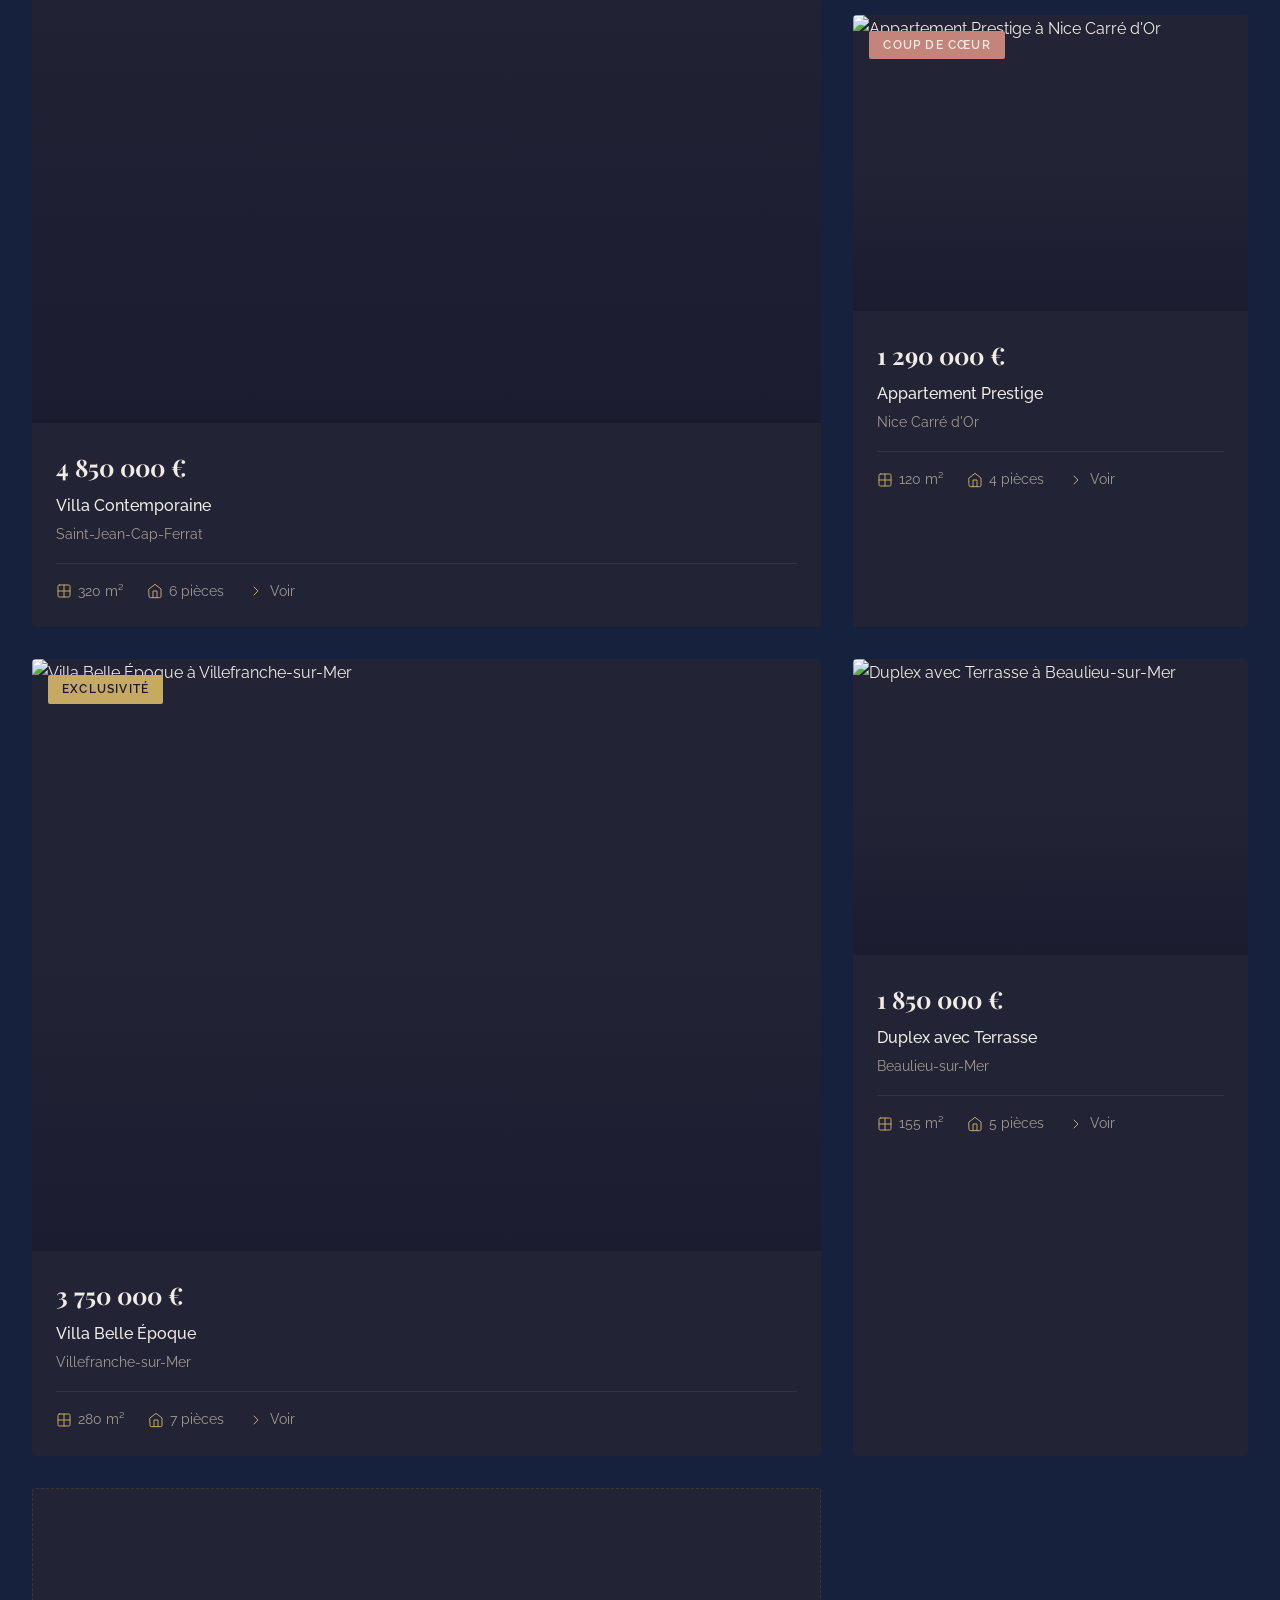
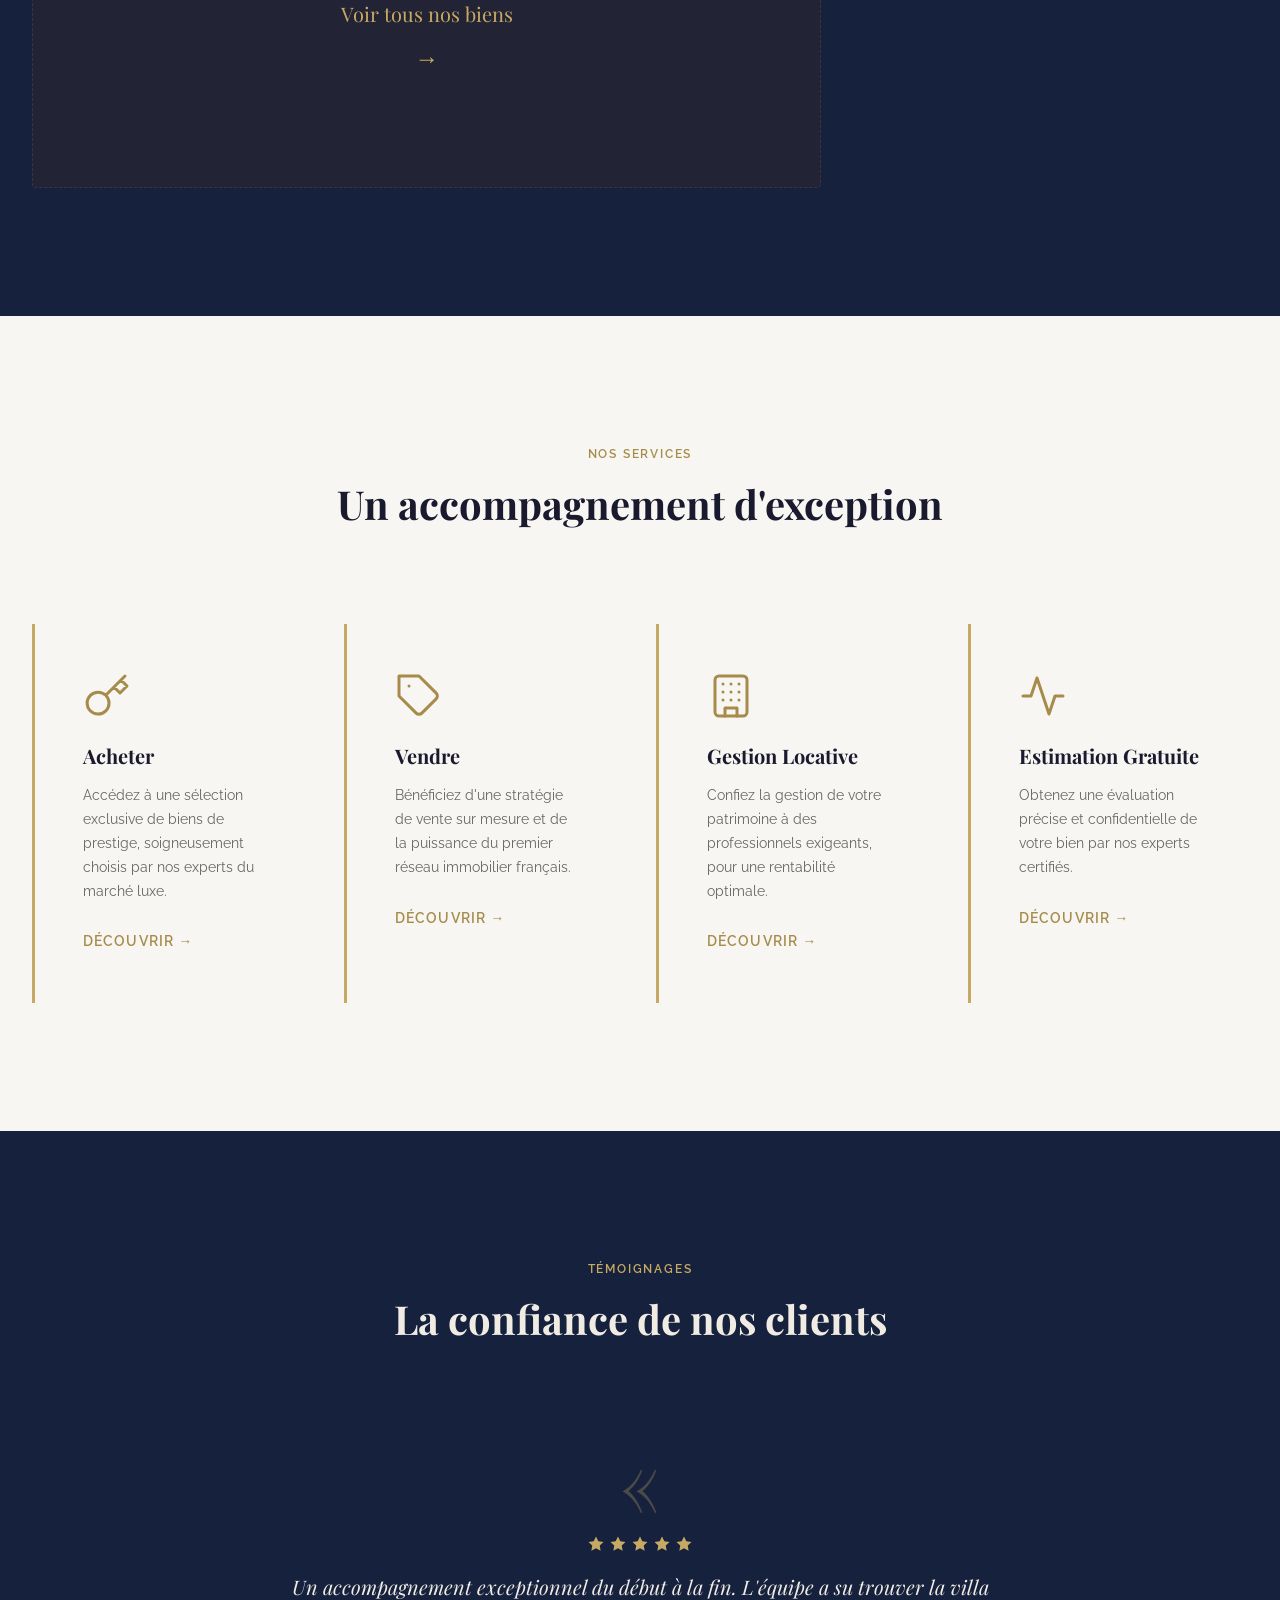
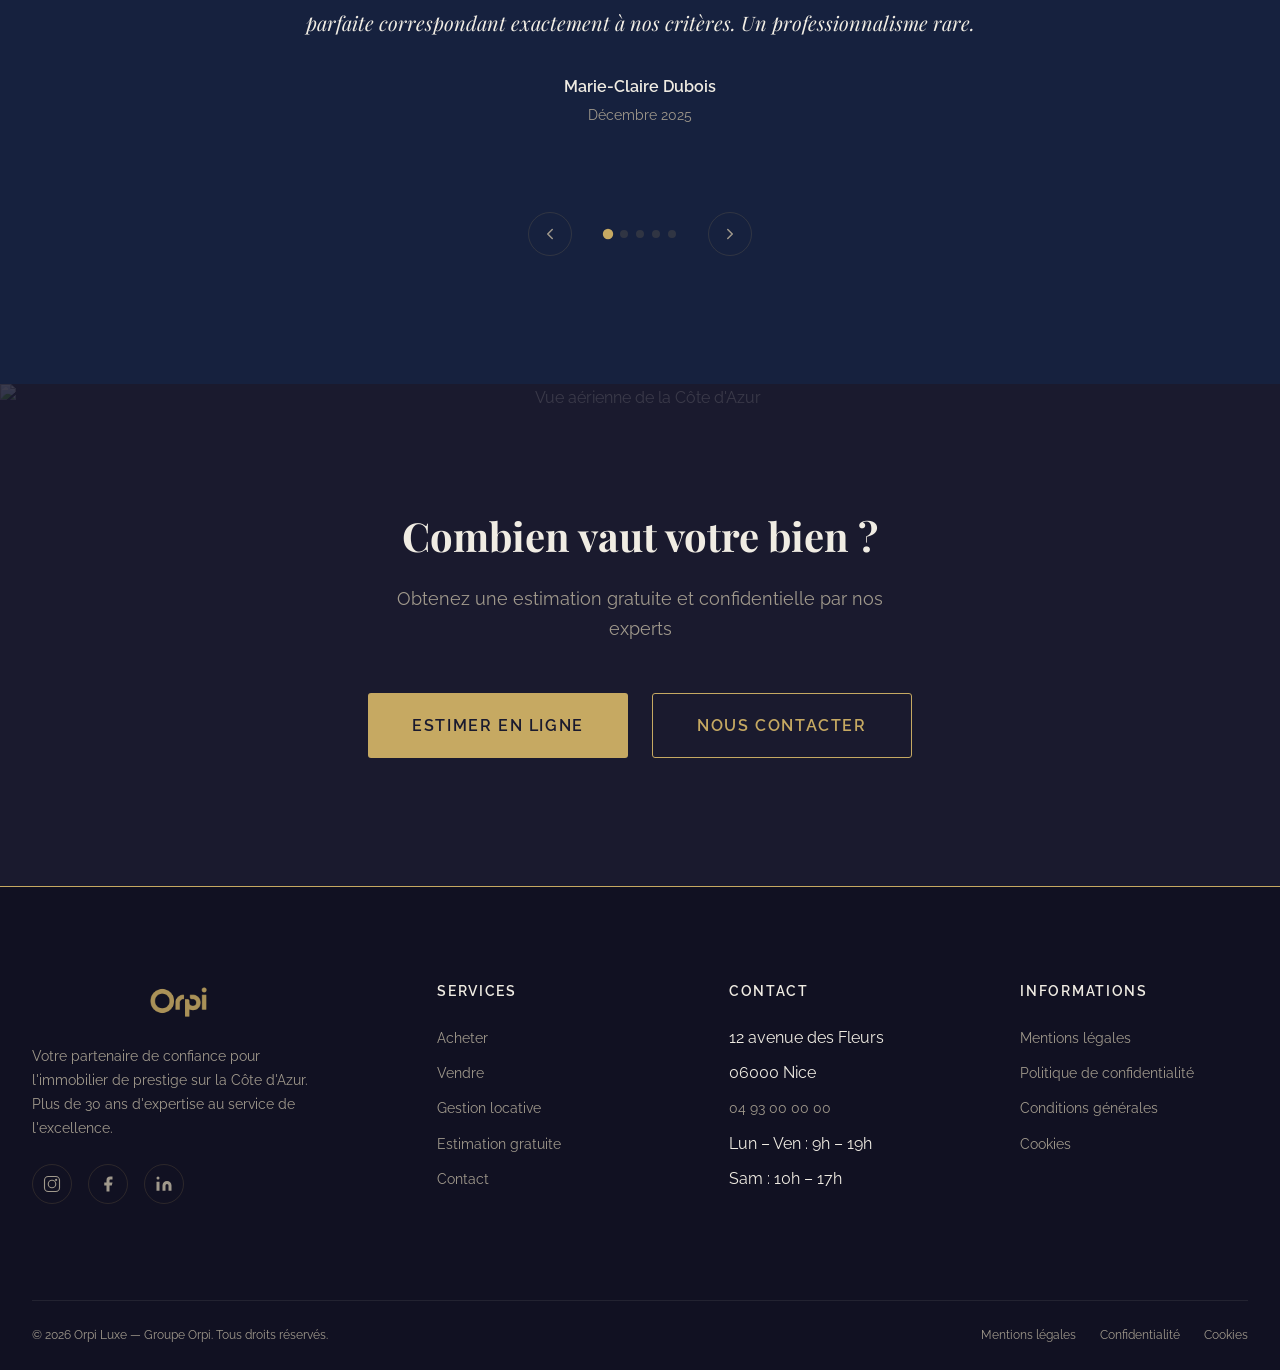
==== commit 26fc7540: "Add favicon using Orpi gold logo across all pages Co-Authored-By: Claude Opus 4.6 (1M context) <nore" ====
--- a/index.html
+++ b/index.html
@@ -2,6 +2,9 @@
 <html lang="fr">
 <head>
   <meta charset="UTF-8">
+  <link rel="icon" type="image/png" sizes="32x32" href="assets/images/favicon-32.png">
+  <link rel="icon" type="image/png" sizes="16x16" href="assets/images/favicon-16.png">
+  <link rel="apple-touch-icon" sizes="180x180" href="assets/images/apple-touch-icon.png">
   <meta name="viewport" content="width=device-width, initial-scale=1.0">
   <title>Orpi Luxe — Immobilier de Prestige Côte d'Azur</title>
   <meta name="description" content="Orpi Luxe, votre agence immobilière de prestige sur la Côte d'Azur. Découvrez notre sélection exclusive de villas, appartements et propriétés d'exception entre Cannes et Monaco.">
